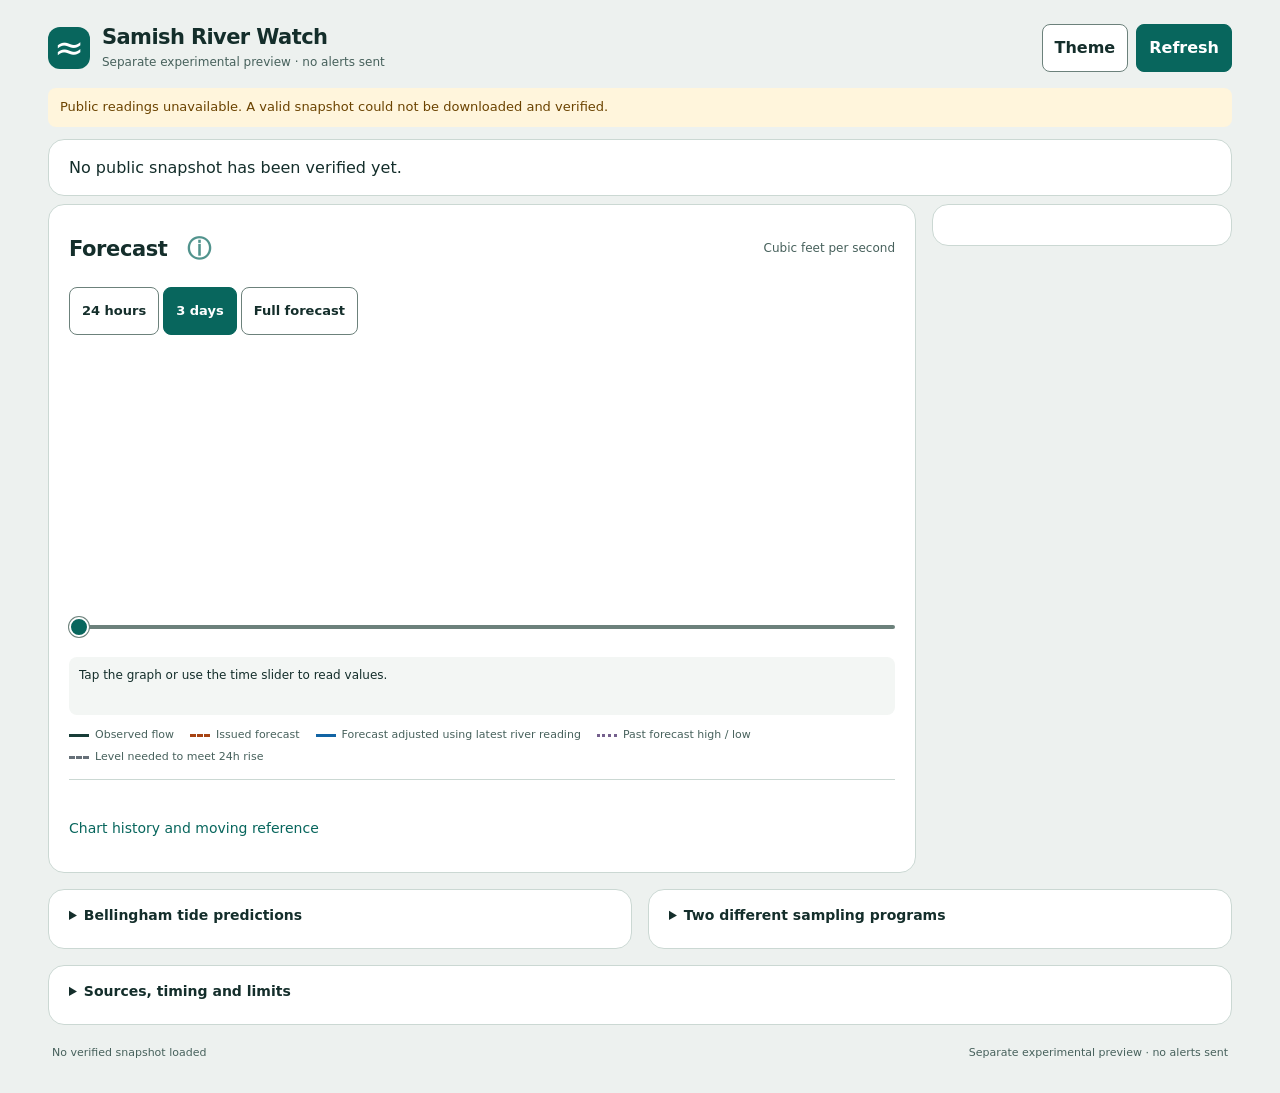
==== preview/index.html @ 57c28c16 "Add separate Samish River Watch preview" ====
<!doctype html>
<html lang="en">
<head>
  <meta charset="utf-8">
  <meta name="viewport" content="width=device-width, initial-scale=1">
  <meta name="referrer" content="no-referrer">
  <meta name="robots" content="noindex, nofollow">
  <meta name="color-scheme" content="light dark">
  <meta http-equiv="Content-Security-Policy" content="default-src 'self'; script-src 'self'; style-src 'self'; connect-src 'self' https://raw.githubusercontent.com; img-src 'self' data:; object-src 'none'; base-uri 'none'; form-action 'none'">
  <title>Samish River Watch · Separate preview</title>
  <link rel="stylesheet" href="./watch.css">
  <script type="module" src="./watch.js"></script>
</head>
<body>
  <a class="skip" href="#current">Skip to river readings</a>
  <header class="masthead">
    <div class="brand"><span class="river-mark" aria-hidden="true">≈</span><div><h1>Samish River Watch</h1><p>Separate experimental preview · no alerts sent</p></div></div>
    <div class="header-actions"><button id="theme" type="button" aria-label="Switch color theme">Theme</button><button id="refresh" class="primary" type="button">Refresh</button></div>
  </header>
  <main id="watch">
    <div id="connection" role="status" aria-live="polite" class="connection attention">Checking the public snapshot and current time…</div>
    <section id="current" class="current panel" aria-label="Current river readings" aria-busy="true"><p>No public snapshot has been verified yet.</p></section>
    <div id="number-strip" class="number-strip" aria-label="River numbers beside the chart"></div>
    <section id="monitor" class="monitor" aria-label="Experimental turn monitoring"></section>
    <div class="work-grid">
      <section class="panel chart-panel" aria-labelledby="chart-heading">
        <div class="section-top"><div class="section-heading"><h2 id="chart-heading">Forecast</h2><button id="forecast-help-toggle" class="help-toggle" type="button" data-help-target="forecast-help" aria-controls="forecast-help" aria-expanded="false" aria-label="About the forecast"><span aria-hidden="true">ⓘ</span></button></div><span class="unit-label">Cubic feet per second</span></div>
        <div id="forecast-details"></div>
        <div class="chart-controls">
          <div class="segmented" role="group" aria-label="Forecast range"><button data-range="day" type="button" aria-pressed="false">24 hours</button><button data-range="three" type="button" aria-pressed="true">3 days</button><button data-range="full" type="button" aria-pressed="false">Full forecast</button></div>
        </div>
        <p id="forecast-age" class="meta"></p>
        <div id="forecast-problems" class="forecast-problems" role="status"></div>
        <div id="chart" class="chart" aria-label="River flow chart"></div>
        <label class="sr-only" for="chart-cursor">Explore chart readings by time</label><input id="chart-cursor" class="chart-cursor" type="range" min="0" max="1" value="0" step="1" aria-describedby="chart-readout">
        <div id="chart-readout" class="chart-readout" aria-live="polite">Tap the graph or use the time slider to read values.</div>
        <div class="legend" aria-label="Chart legend"><span><i class="obs"></i>Observed flow</span><span><i class="raw"></i>Issued forecast</span><span><i class="shifted"></i>Forecast adjusted using latest river reading</span><span><i class="case"></i>Past forecast high / low</span><span><i class="reference"></i>Level needed to meet 24h rise</span></div>
        <div id="flow-history" class="flow-history" role="note" aria-label="Recent reference history"></div>
        <section id="peaks" class="peak-block" aria-label="Forecast peak planning"></section>
        <details class="chart-options"><summary>Chart history and moving reference</summary><div class="chart-options-body">
          <label class="past-control">Past <select id="past" aria-label="Observed history range"><option value="24">24 hours</option><option value="48">48 hours</option></select></label>
        <div class="reference-control"><label for="reference">Moving 24-hour reference</label><select id="reference"><option value="endpoint">24-hour change</option><option value="low">Rise from low</option></select></div>
        </div></details>
      </section>
      <aside id="rain" class="panel rain-panel" aria-label="Rainfall context"></aside>
    </div>
    <div class="secondary-grid">
      <details class="panel disclosure"><summary>Bellingham tide predictions</summary><div id="tides"></div></details>
      <details class="panel disclosure"><summary>Two different sampling programs</summary><div class="disclosure-body sampling"><p class="meta">Described by program staff · November 10, 2026. Confirm current practice with the county.</p><h3>Freshwater in the river</h3><p>Staff sample around the storm peak and afterward until tests show clean water. They try to get out as early as possible. There is no hours-after-peak deadline for these river samples.</p><h3>Water in the bay</h3><p>The separate storm-response program calls for sampling within six hours after the river peak during a qualifying pollution-closure event. Enough tide to reach the stations and laboratory availability also matter.</p></div></details>
    </div>
    <details class="panel disclosure"><summary>Sources, timing and limits</summary><div id="sources" class="disclosure-body"></div><div class="disclosure-body">
      <p>This is a separate experimental preview. No alerts are sent. It is not an official closure or opening decision.</p>
      <p>The page checks for a saved snapshot every five minutes. Public delivery can take longer; a successful download does not make old readings new. Source observation ages and snapshot age are shown separately.</p>
      <p>Updates depend on the Lab monitor and publisher remaining running and awake. A stopped computer cannot announce its own failure. Possible downturns can reverse; silence does not mean no turn.</p>
      <p>These calculations have not established forecast accuracy and do not decide permission to harvest. Dates use Pacific Standard Time (PST) or Pacific Daylight Time (PDT); a rolling day is 24 elapsed hours.</p>
      <p>If this preview is retired, its publisher is stopped and this page is marked “Preview ended.” Public history remains public.</p>
      <div class="station-links"><a href="https://waterdata.usgs.gov/monitoring-location/USGS-12201500/" target="_blank" rel="noopener noreferrer">Official river observations ↗</a><a href="https://water.noaa.gov/gauges/SMRW1" target="_blank" rel="noopener noreferrer">Official river forecast ↗</a></div>
      <div class="station-links"><a href="https://tidesandcurrents.noaa.gov/stationhome.html?id=9449211" target="_blank" rel="noopener noreferrer">Official tide station ↗</a><a href="https://doh.wa.gov/community-and-environment/shellfish" target="_blank" rel="noopener noreferrer">Washington shellfish authority ↗</a></div>
    </div></details>
    <footer><span id="snapshot-label">No verified snapshot loaded</span><span>Separate experimental preview · no alerts sent</span></footer>
  </main>
  <noscript><p class="panel">JavaScript is needed to show the saved readings. No readings are shown without it.</p></noscript>
</body>
</html>
---- preview/watch.css ----
:root{color-scheme:light;--bg:#edf1ef;--surface:#fff;--soft:#f3f6f4;--ink:#142e2b;--muted:#47615c;--line:#cbd8d3;--edge:#6c817b;--accent:#08665d;--accent-ink:#fff;--notice:#fff5dc;--notice-ink:#6b4300;--danger:#9a3428;--obs:#183d38;--raw:#a74414;--shifted:#1264a4;--case:#75608d;--reference:#667078;--grid:#d9e1dd;--focus:#005cc8;font-family:system-ui,-apple-system,"Segoe UI",sans-serif;font-size:16px;line-height:1.45}
:root[data-theme=dark]{color-scheme:dark;--bg:#0d1918;--surface:#142624;--soft:#1b302d;--ink:#ecf3ef;--muted:#b0c6bd;--line:#3d5951;--edge:#89a298;--accent:#8bdbcb;--accent-ink:#102d27;--notice:#3a3018;--notice-ink:#ffdc92;--danger:#ffae9e;--obs:#e2f3eb;--raw:#ffa36f;--shifted:#88bfff;--case:#c9addd;--reference:#c0cbd1;--grid:#304a42;--focus:#94caff}
*{box-sizing:border-box}body{margin:0;background:var(--bg);color:var(--ink)}[hidden]{display:none!important}button,input,select{font:inherit}button,select{min-height:48px;border:1px solid var(--edge);border-radius:8px;background:var(--surface);color:var(--ink);padding:8px 12px}button{cursor:pointer;font-weight:650}button:disabled{cursor:wait;opacity:.7}.primary{background:var(--accent);color:var(--accent-ink);border-color:var(--accent)}a{color:var(--accent);text-underline-offset:3px}a,summary{touch-action:manipulation}button:focus-visible,select:focus-visible,input:focus-visible,a:focus-visible,summary:focus-visible{outline:3px solid var(--focus);outline-offset:3px}h1,h2,h3,p{margin:0}h1{font-size:21px;letter-spacing:-.6px;line-height:1.2}h2{font-size:21px;letter-spacing:-.4px}h3{font-size:16px}.masthead{max-width:1232px;padding:24px 24px 16px;margin:auto;display:flex;align-items:center;justify-content:space-between;gap:16px}.brand{display:flex;gap:12px;align-items:center}.river-mark{width:42px;height:42px;background:var(--accent);color:var(--accent-ink);display:grid;place-items:center;border-radius:12px;font-size:36px;line-height:1}.brand p{font-size:12px;margin-top:4px;color:var(--muted)}.header-actions{display:flex;gap:8px}main{max-width:1184px;margin:0 auto;padding:0 0 32px}.panel{background:var(--surface);border:1px solid var(--line);border-radius:16px;padding:20px;margin-bottom:16px;min-width:0}.connection{font-size:13px;margin:0 0 12px;min-height:19px;color:var(--muted)}.connection.attention{background:var(--notice);color:var(--notice-ink);border-radius:8px;padding:10px 12px}.current{padding:16px 20px;margin-bottom:0}.flow-row{display:flex;justify-content:space-between;align-items:center;gap:20px;padding-bottom:12px}.eyebrow{color:var(--muted);font-size:11px;font-weight:750;text-transform:uppercase;letter-spacing:1.3px;margin-bottom:3px}.flow-number{font-size:42px;line-height:1.1;letter-spacing:-1.8px;font-weight:700;font-variant-numeric:tabular-nums}.flow-number small{font-size:16px;color:var(--muted);letter-spacing:0;font-weight:500}.flow-context{text-align:right;max-width:60%;font-size:13px;color:var(--muted)}.flow-context strong{display:block;color:var(--ink);font-size:15px}.metrics{display:grid;grid-template-columns:1fr 1fr;gap:16px;border-top:1px solid var(--line);padding-top:12px}.metric{min-width:0}.metric-heading{display:flex;align-items:baseline;justify-content:space-between;gap:10px}.metric-heading h3{font-size:14px;font-weight:650}.metric-value{font-size:28px;font-weight:700;letter-spacing:-.8px;white-space:nowrap}.metric-value small{font-size:12px;font-weight:500;letter-spacing:0}.metric p{font-size:12px;color:var(--muted);margin-top:3px;overflow-wrap:anywhere}.metric .distance{font-weight:650;color:var(--ink)}.authority{font-size:12px;color:var(--muted);margin-top:12px;border-top:1px solid var(--line);padding-top:9px}.number-strip{position:sticky;top:0;z-index:4;background:var(--surface);border:1px solid var(--line);border-top:0;border-radius:0 0 12px 12px;padding:7px 12px;display:flex;gap:14px;flex-wrap:wrap;font-size:12px;box-shadow:0 3px 8px #00000008}.number-strip strong{font-variant-numeric:tabular-nums}.monitor{margin:12px 0 16px;padding:12px 16px;border-left:3px solid var(--accent);background:var(--soft);border-radius:0 10px 10px 0}.monitor h2{font-size:16px}.monitor p{font-size:13px;color:var(--muted);margin-top:4px}.monitor.attention{background:var(--notice);border-color:var(--notice-ink)}.monitor.attention h2,.monitor.attention p{color:var(--notice-ink)}.monitor details{margin-top:6px;font-size:12px}.monitor summary{min-height:48px;display:flex;align-items:center;cursor:pointer}.work-grid{display:grid;grid-template-columns:minmax(0,1fr) 300px;gap:16px;align-items:start}.section-top{display:flex;justify-content:space-between;align-items:center;gap:10px}.unit-label{font-size:12px;color:var(--muted);text-align:right}.chart-controls{display:flex;justify-content:space-between;gap:12px;align-items:center;margin:14px 0 8px;flex-wrap:wrap}.segmented{display:flex;gap:4px}.segmented button{font-size:13px;font-weight:650}.segmented button[aria-pressed=true]{background:var(--accent);border-color:var(--accent);color:var(--accent-ink)}.past-control{display:flex;align-items:center;gap:6px;font-size:12px}.past-control select{font-size:13px;padding:6px}.meta{font-size:12px;color:var(--muted);margin-top:5px}.chart{width:100%;min-height:260px;touch-action:pan-y}.chart svg{display:block;max-width:100%;overflow:visible}.chart text{font-family:inherit;font-size:12px;fill:var(--muted)}.chart .grid{stroke:var(--grid);stroke-width:1}.chart .plot-line{fill:none;stroke-width:2;stroke-linejoin:round;stroke-linecap:round}.chart .observed{stroke:var(--obs);stroke-width:2.6}.chart .raw{stroke:var(--raw);stroke-dasharray:7 4}.chart .shifted{stroke:var(--shifted)}.chart .case{stroke:var(--case);stroke-dasharray:3 4;stroke-width:1.5}.chart .reference{stroke:var(--reference);stroke-dasharray:9 5;stroke-width:1.5}.chart .now{stroke:var(--muted);stroke-dasharray:2 4}.chart .cursor{stroke:var(--accent);stroke-width:1}.chart-cursor{width:100%;margin:0;min-height:48px;accent-color:var(--accent)}.chart-readout{min-height:58px;background:var(--soft);border-radius:8px;padding:10px;font-size:12px;overflow-wrap:anywhere}.chart-readout strong{font-size:13px}.legend{display:flex;flex-wrap:wrap;gap:6px 16px;margin:12px 0;font-size:11px;color:var(--muted)}.legend span{display:flex;align-items:center;gap:6px}.legend i{display:inline-block;width:20px;height:0;border-top:3px solid}.legend .obs{color:var(--obs)}.legend .raw{color:var(--raw);border-top-style:dashed}.legend .shifted{color:var(--shifted)}.legend .case{color:var(--case);border-top-style:dotted}.legend .reference{color:var(--reference);border-top-style:dashed}.reference-control{display:flex;align-items:center;justify-content:space-between;gap:10px;font-size:12px}.reference-control select{font-size:12px;max-width:68%;padding:7px}.chart-panel details{margin-top:10px}.chart-panel details summary{cursor:pointer;min-height:48px;display:flex;align-items:center;font-size:13px;color:var(--accent)}.chart-panel details p{font-size:12px;margin:6px 0;color:var(--muted)}.history-line{font-size:12px;color:var(--muted);margin-top:8px}.rain-total-grid{display:grid;grid-template-columns:repeat(2,minmax(0,1fr));gap:0 14px;margin:10px 0}.rain-total{display:flex;justify-content:space-between;gap:8px;border-bottom:1px solid var(--line);padding:9px 0;font-size:12px}.rain-total strong{font-size:16px;font-variant-numeric:tabular-nums}.station-links{display:flex;gap:8px;flex-wrap:wrap;margin:12px 0}.station-links a{display:flex;align-items:center;justify-content:center;min-height:48px;padding:8px 12px;border:1px solid var(--edge);border-radius:8px;font-size:13px;text-decoration:none}.rain-secondary{border-top:1px solid var(--line);margin-top:16px;padding-top:12px}.peak-grid{display:grid;grid-template-columns:repeat(auto-fit,minmax(220px,1fr));gap:12px;margin-top:12px}.peak-card{border-left:3px solid var(--raw);padding:8px 12px;background:var(--soft);border-radius:0 8px 8px 0;min-width:0}.peak-card h3{font-size:15px}.peak-card p{font-size:13px;margin-top:4px}.peak-card .meta{font-size:12px}.peak-flow{font-size:24px;font-weight:700;font-variant-numeric:tabular-nums}.secondary-grid{display:grid;grid-template-columns:1fr 1fr;gap:16px}.disclosure{padding:0;overflow:hidden;align-self:start}.disclosure>summary{min-height:58px;cursor:pointer;padding:15px 20px;font-weight:650;font-size:14px}.disclosure-body{padding:0 20px 16px}.disclosure-body p{font-size:13px;margin:6px 0 12px}.disclosure-body h3{margin-top:16px}.tag{display:inline-block;font-size:11px;font-weight:600;background:var(--soft);color:var(--muted);padding:3px 7px;border-radius:5px;margin-left:8px}.tide-table{width:100%;border-collapse:collapse;font-size:13px}.tide-table td,.tide-table th{text-align:left;padding:10px 8px;border-bottom:1px solid var(--line)}.tide-table th{font-size:12px;color:var(--muted)}.source-row{border-bottom:1px solid var(--line);padding:8px 0;font-size:13px}.source-row p{margin:3px 0;font-size:12px;color:var(--muted)}footer{display:flex;gap:12px;flex-wrap:wrap;justify-content:space-between;align-items:center;font-size:11px;color:var(--muted);padding:4px 4px 0}footer a{display:inline-flex;min-height:48px;align-items:center}.skip{position:absolute;left:12px;top:-100px;z-index:10;padding:10px;background:var(--surface)}.skip:focus{top:8px}.sr-only{position:absolute;width:1px;height:1px;overflow:hidden;clip-path:inset(50%);white-space:nowrap}
@media(max-width:1220px){main{margin:0 20px}.masthead{padding-left:20px;padding-right:20px}}
@media(max-width:900px){.work-grid{grid-template-columns:1fr}.rain-total-grid{grid-template-columns:repeat(2,minmax(0,1fr))}.rain-total{display:block}.rain-total strong{display:block}.secondary-grid{grid-template-columns:1fr;gap:0}.chart-controls{gap:6px}.past-control{margin-left:auto}}
@media(max-width:540px){main{margin:0 12px}.masthead{padding:16px 12px 12px;gap:8px;align-items:start}.brand{gap:8px}.river-mark{width:32px;height:36px;font-size:30px;border-radius:9px}h1{font-size:17px;letter-spacing:-.4px}.brand p{font-size:10px;max-width:190px}.header-actions{gap:5px}.header-actions button{padding:7px 8px;font-size:12px}#theme{width:44px;font-size:0}#theme:after{content:"◐";font-size:20px}.panel{padding:14px;border-radius:12px;margin-bottom:12px}.current{margin-bottom:0}.flow-number{font-size:35px}.flow-context{font-size:11px;max-width:61%}.flow-context strong{font-size:13px}.flow-row{padding-bottom:8px;gap:8px}.metrics{grid-template-columns:1fr;gap:8px;padding-top:8px}.metric+.metric{border-top:1px solid var(--line);padding-top:8px}.metric-heading h3{font-size:13px}.metric-value{font-size:25px}.metric p{font-size:11px;line-height:1.45}.authority{margin-top:8px;padding-top:7px;font-size:11px}.number-strip{gap:5px 12px;font-size:11px;padding:6px 9px}.monitor{padding:9px 12px;margin:10px 0 12px}.monitor h2{font-size:14px}.monitor p{font-size:12px}.section-top h2{font-size:19px}.unit-label{font-size:10px;max-width:92px}.segmented{gap:3px;width:100%}.segmented button{flex:1;font-size:12px;padding:7px}.chart-controls{margin-top:10px}.past-control{font-size:11px}.past-control select{font-size:12px}.chart-panel .meta{font-size:11px}.chart{min-height:240px}.chart-readout{font-size:11px}.reference-control{align-items:start;flex-direction:column;gap:4px}.reference-control select{max-width:100%;width:100%;font-size:12px}.rain-total-grid{grid-template-columns:repeat(2,minmax(0,1fr));gap:0 10px}.rain-total strong{font-size:16px}.rain-total{font-size:11px}.peak-grid{grid-template-columns:1fr}.disclosure{padding:0}.disclosure>summary{padding:13px 14px;font-size:13px;min-height:54px}.disclosure-body{padding:0 14px 14px}.tag{font-size:10px;margin-left:4px}.connection{font-size:11px;margin-bottom:8px}.legend{font-size:10px;gap:6px 10px}.station-links a{flex:1;padding:8px;font-size:12px}}
@media(max-width:330px){.brand p{display:block;overflow-wrap:anywhere}.rain-total-grid{grid-template-columns:repeat(2,minmax(0,1fr))}.flow-context{max-width:55%}.header-actions button{padding:6px}.metric-heading{align-items:start}.metric-value{font-size:21px}}
@media(prefers-reduced-motion:no-preference){button,a{transition:background-color .12s ease}}
.masthead{flex-wrap:wrap}.header-actions{margin-left:auto;flex-shrink:0}.brand{min-width:0;flex:1 1 170px}.brand>div{min-width:0}

/* Keep persistent readings clear of the chart after pointer, keyboard or anchor scrolling. */
#chart,#chart-heading,.chart-panel,.section-help{scroll-margin-top:calc(var(--reading-strip-height,60px) + 10px)}

/* Primary phone tasks: read the river, compare the two rolling measures, inspect
   the chart, then see the next and later higher peaks. Details stay expandable. */
button,select{min-width:48px}
.reading-age,.comparison-interval{display:block}
.comparison-interval{margin-top:2px}
.section-heading{display:flex;align-items:center;gap:8px;min-width:0}
.section-top{flex-wrap:wrap}
.section-heading h2{min-width:0;overflow-wrap:anywhere}
.help-toggle{width:48px;height:48px;min-width:48px;padding:0;border:0;background:transparent;color:var(--accent);font-size:24px;line-height:1;flex:none}
.section-help{margin:0!important}
.section-help[open]{margin:8px 0 12px!important}
.help-content{padding:12px;background:var(--soft);border-radius:8px;overflow-wrap:anywhere}
.help-content .station-links{display:grid;grid-template-columns:repeat(auto-fit,minmax(min(100%,9rem),1fr))}
.help-content .station-links a{overflow-wrap:normal;word-break:normal}
.help-content h3{font-size:16px;margin:0 0 6px}
.help-content p,.chart-panel .help-content p{font-size:14px;line-height:1.4;margin:8px 0}
.help-content button{margin-top:8px}
.flow-heading{flex-wrap:wrap}.flow-heading h2{font-size:18px;letter-spacing:0}.flow-heading .flow-number{flex:1 1 120px;min-width:0;text-align:right;font-size:13px;line-height:1.3;letter-spacing:0;font-weight:650}
.forecast-problems:empty{display:none}
.forecast-problems p{font-size:13px;margin:5px 0;color:var(--danger)}
.forecast-problems p.neutral{color:var(--muted);background:var(--soft);border-left:3px solid var(--edge);border-radius:0 6px 6px 0;padding:7px 9px}
.number-strip{position:fixed;top:0;left:50%;transform:translateX(-50%);width:calc(100% - 40px);max-width:1184px;visibility:hidden;display:grid;grid-template-columns:repeat(3,minmax(0,1fr));gap:8px;padding:6px 10px;font-size:13px;line-height:1.25}
.number-strip[data-visible="true"]{visibility:visible}
.number-strip:empty{display:none}
.number-strip span{min-width:0}
.number-strip strong{display:block;font-size:16px;overflow-wrap:anywhere}
.monitor{padding:0 12px;margin:8px 0}
.monitor details{margin:0}
.monitor summary{justify-content:space-between;gap:12px;font-size:13px}
.monitor summary h2{font-size:16px;letter-spacing:0}
.monitor summary>span{color:var(--accent);white-space:nowrap}
.monitor details p:last-child,.monitor-fact{padding-bottom:10px}
.monitor p{font-size:14px}
.peak-block{margin-top:14px;padding-top:14px;border-top:1px solid var(--line)}
.peak-grid{gap:10px;margin-top:8px}
.peak-card{padding:8px 10px}
.peak-card h3{font-size:16px}
.peak-card .peak-values{display:flex;align-items:baseline;flex-wrap:wrap;gap:4px 12px;font-size:14px}
.peak-card .peak-flow{font-size:24px}
.peak-card .meta,.peak-card details p{font-size:13px}
.peak-card details,.peak-context{margin-top:4px}
.chart-panel .peak-resolution summary,.chart-panel .peak-context summary{font-size:13px;min-height:48px}
.chart-options-body{display:grid;gap:8px;padding-bottom:8px}
.chart-options .past-control{margin-left:0}
.chart-panel details summary{font-size:14px}
.chart-cursor{appearance:none;-webkit-appearance:none;padding:0;height:48px;min-height:48px;background:transparent;border:0;cursor:pointer}
.chart-cursor::-webkit-slider-runnable-track{height:4px;background:var(--edge);border-radius:2px}
.chart-cursor::-webkit-slider-thumb{appearance:none;-webkit-appearance:none;width:20px;height:20px;margin-top:-8px;background:var(--accent);border:2px solid var(--surface);border-radius:50%;box-shadow:0 0 0 1px var(--edge)}
.chart-cursor::-moz-range-track{height:4px;background:var(--edge);border-radius:2px}
.chart-cursor::-moz-range-thumb{width:16px;height:16px;background:var(--accent);border:2px solid var(--surface);border-radius:50%;box-shadow:0 0 0 1px var(--edge)}
.rise-headline{display:grid;gap:1px}.rise-headline>span{font-size:14px;font-weight:700;color:var(--muted)}.rise-headline>.distance-headline{font-size:25px;line-height:1.15;font-weight:800;font-variant-numeric:tabular-nums}.rise-headline>.rise-support{font-size:17px;line-height:1.2;font-weight:650;color:var(--muted)}.flow-context .actual-flow{display:block;margin-top:5px;color:var(--ink);font-weight:650}.flow-context .flow-number{font-size:14px;line-height:1.35;letter-spacing:0;font-weight:650}.metric-note{font-weight:600;color:var(--ink)!important}.sampling-lines{font-size:14px!important;line-height:1.4!important;margin-top:8px!important}.sampling-lines strong{color:var(--ink)}
.equal-label{font-size:12px!important;white-space:normal;overflow-wrap:anywhere}
.chart .reference{stroke:var(--reference);stroke-dasharray:6 4;stroke-width:2.5}.chart .reference-label-bg{fill:var(--surface);stroke:var(--reference);stroke-width:.8;opacity:.98}.chart .reference-label{fill:var(--ink);font-size:11px;font-weight:700}.legend .reference{border-top-style:dashed}
.number-strip{overflow:visible;white-space:normal;grid-template-columns:repeat(3,minmax(0,1fr));gap:4px 8px;font-size:10px;line-height:1.2;padding:5px 8px}.number-strip span{min-width:0;white-space:normal;overflow-wrap:anywhere}.number-strip strong{display:inline;white-space:nowrap;overflow-wrap:normal;font-size:12px}.number-strip small{display:block;margin:1px 0 0;font-size:10px;color:var(--muted);white-space:nowrap}
.rise-source{font-size:11px;line-height:1.25;color:var(--muted)}
.saved-view-expired .chart-controls,.saved-view-expired #forecast-age,.saved-view-expired #forecast-problems,.saved-view-expired #chart,.saved-view-expired #chart-cursor,.saved-view-expired .legend,.saved-view-expired #peaks,.saved-view-expired .chart-options{display:none!important}
@media(max-width:540px){.rise-headline>.distance-headline{font-size:23px}.rise-headline>.rise-support{font-size:16px}.flow-context{font-size:13px}.actual-flow{font-size:14px}.number-strip{width:calc(100% - 20px);grid-template-columns:repeat(3,minmax(0,1fr));justify-content:space-between;gap:4px;padding:5px 8px}.number-strip span{font-size:10px}.number-strip strong{font-size:11px}.number-strip small{font-size:9px}.metric .metric-note{font-size:12px}}
@media(max-width:540px){
  main{margin:0 10px}
  .masthead{padding:6px 10px 0;align-items:center}
  .brand{flex:1 1 150px;gap:6px}
  .river-mark{display:none}
  h1{font-size:19px}
  .brand p{font-size:12px;max-width:none;line-height:1.25}
  .header-actions{gap:8px}
  .header-actions button{font-size:14px;padding:8px}
  #theme{width:48px;font-size:0}
  .connection{font-size:13px;line-height:1.3;margin-bottom:2px}
  .panel{padding:10px;margin-bottom:8px}
  .current{margin-bottom:0;padding-top:6px;padding-bottom:6px}
  .chart-panel{padding-top:8px}
  .flow-number{font-size:36px}
  .flow-number small{font-size:15px}
  .flow-row{flex-wrap:wrap;padding-bottom:3px;gap:5px}
  .rise-headline>strong{font-size:29px}
  .flow-context{font-size:13px;flex:1 1 140px;max-width:100%;line-height:1.3}
  .flow-context strong{font-size:16px}
  .eyebrow{font-size:12px;letter-spacing:.7px}
  .metrics{grid-template-columns:repeat(auto-fit,minmax(min(100%,130px),1fr));gap:12px;padding-top:6px}
  .metric+.metric{border-top:0;padding-top:0;border-left:0;padding-left:0}
  .metric-heading{display:block}
  .metric-heading h3{font-size:14px;line-height:1.3;min-height:18px}
  .metric-value{font-size:29px;line-height:1.2;white-space:normal;overflow-wrap:anywhere}
  .metric-value small{font-size:13px}
  .metric p{font-size:13px;line-height:1.3}
  .metric .distance{min-height:0}
  .authority{font-size:12px;line-height:1.3;margin-top:2px;padding-top:2px}
  .number-strip{width:calc(100% - 20px);font-size:12px;gap:8px;padding:6px 8px}
  .number-strip strong{font-size:15px}
  .monitor{padding:0 10px;margin:2px 0}
  .monitor summary h2{font-size:15px;line-height:1.3}
  .section-top h2{font-size:20px}
  .chart-panel>.section-top .eyebrow{display:none}
  .unit-label{font-size:12px;max-width:none}
  .chart-controls{margin:4px 0}
  /* Wrap according to available content width, including CSS/browser enlargement. */
  .segmented{gap:8px;flex-wrap:wrap}
  .segmented button{flex:1 1 48px;font-size:14px;padding:7px 5px}
  .chart-panel #forecast-age{font-size:12px;line-height:1.3;margin-top:3px}
  .chart-readout{font-size:14px;padding:8px;line-height:1.3;min-height:0}
  .chart-readout strong{font-size:15px}
  .chart-readout .meta{font-size:12px}
  .legend{font-size:12px;gap:6px 10px}
  .reference-control,.past-control{font-size:14px}
  .reference-control select,.past-control select{font-size:14px}
  .chart-panel details p,.history-line{font-size:13px;line-height:1.35}
  .peak-grid{grid-template-columns:1fr}
  .peak-block{margin-top:12px;padding-top:12px}
  .peak-block .tag{font-size:11px}
  .rain-total{font-size:13px}
  .rain-total strong{font-size:18px}
  .rain-panel .meta,.disclosure-body p{font-size:14px}
  .station-links a,.disclosure>summary{font-size:14px}
  .disclosure{padding:0}
}
@media(max-height:400px) and (orientation:landscape){
  .chart{min-height:220px}
  .number-strip{padding-top:4px;padding-bottom:4px}
}
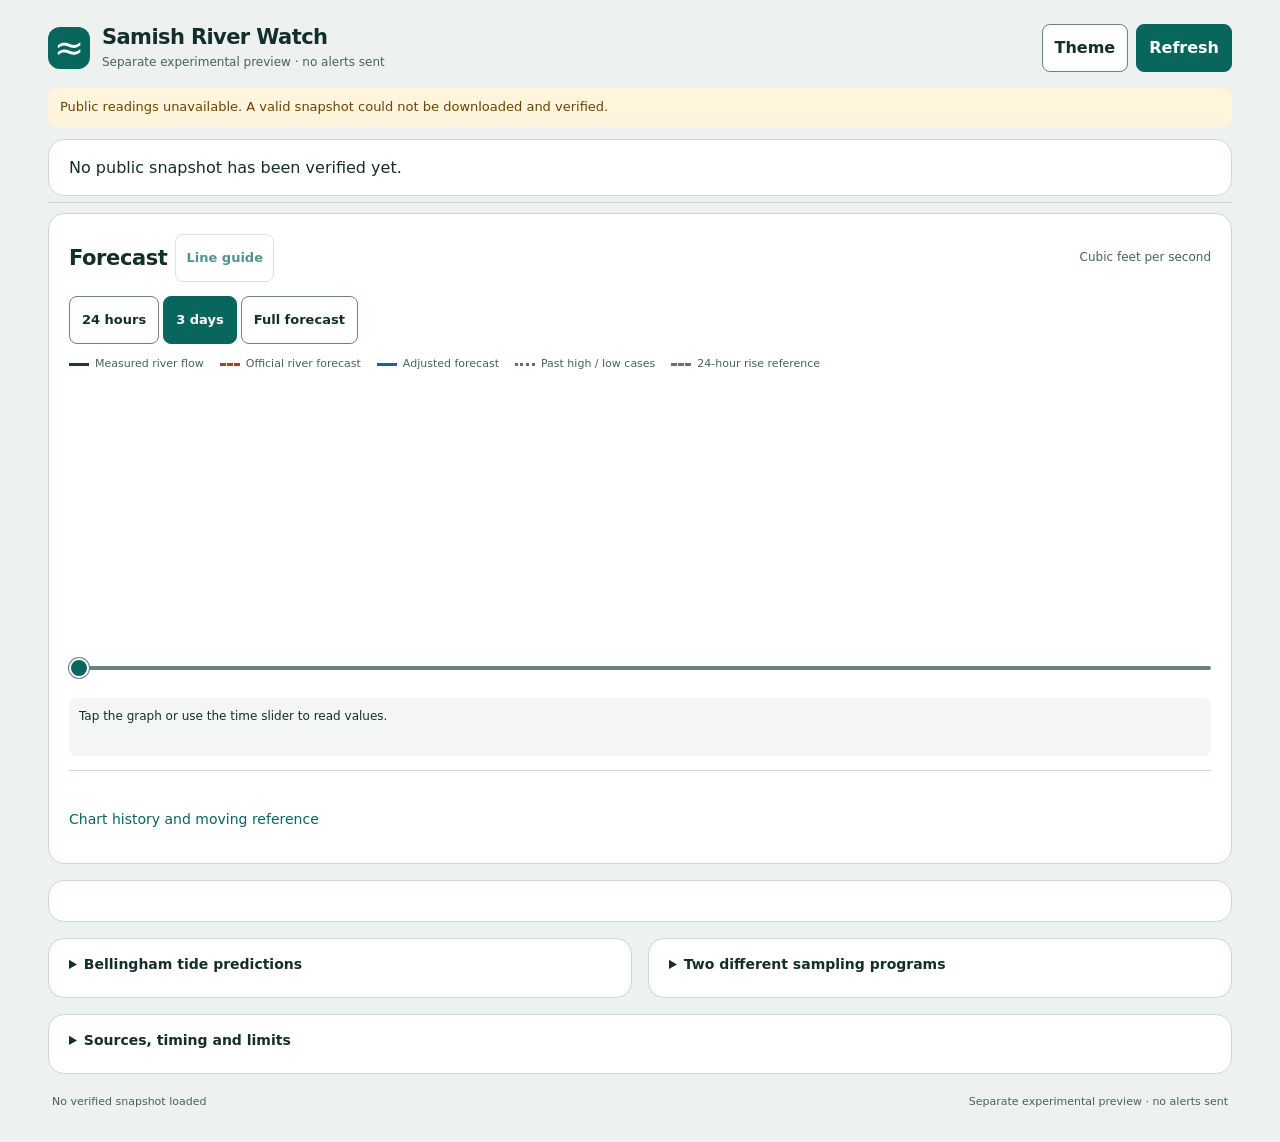
==== commit 35c39263: "Clarify Samish preview graph lines and mobile layout" ====
--- a/preview/index.html
+++ b/preview/index.html
@@ -24,17 +24,17 @@
     <section id="monitor" class="monitor" aria-label="Experimental turn monitoring"></section>
     <div class="work-grid">
       <section class="panel chart-panel" aria-labelledby="chart-heading">
-        <div class="section-top"><div class="section-heading"><h2 id="chart-heading">Forecast</h2><button id="forecast-help-toggle" class="help-toggle" type="button" data-help-target="forecast-help" aria-controls="forecast-help" aria-expanded="false" aria-label="About the forecast"><span aria-hidden="true">ⓘ</span></button></div><span class="unit-label">Cubic feet per second</span></div>
+        <div class="section-top"><div class="section-heading"><h2 id="chart-heading">Forecast</h2><button id="forecast-help-toggle" class="help-toggle line-guide-toggle" type="button" data-help-target="forecast-help" aria-controls="forecast-help" aria-expanded="false" aria-label="Line guide: About the forecast">Line guide</button></div><span class="unit-label">Cubic feet per second</span></div>
         <div id="forecast-details"></div>
         <div class="chart-controls">
           <div class="segmented" role="group" aria-label="Forecast range"><button data-range="day" type="button" aria-pressed="false">24 hours</button><button data-range="three" type="button" aria-pressed="true">3 days</button><button data-range="full" type="button" aria-pressed="false">Full forecast</button></div>
         </div>
         <p id="forecast-age" class="meta"></p>
         <div id="forecast-problems" class="forecast-problems" role="status"></div>
+        <div class="legend" aria-label="Chart legend"><span><i class="obs"></i>Measured river flow</span><span><i class="raw"></i>Official river forecast</span><span><i class="shifted"></i>Adjusted forecast</span><span><i class="case"></i>Past high / low cases</span><span><i class="reference"></i>24-hour rise reference</span></div>
         <div id="chart" class="chart" aria-label="River flow chart"></div>
         <label class="sr-only" for="chart-cursor">Explore chart readings by time</label><input id="chart-cursor" class="chart-cursor" type="range" min="0" max="1" value="0" step="1" aria-describedby="chart-readout">
         <div id="chart-readout" class="chart-readout" aria-live="polite">Tap the graph or use the time slider to read values.</div>
-        <div class="legend" aria-label="Chart legend"><span><i class="obs"></i>Observed flow</span><span><i class="raw"></i>Issued forecast</span><span><i class="shifted"></i>Forecast adjusted using latest river reading</span><span><i class="case"></i>Past forecast high / low</span><span><i class="reference"></i>Level needed to meet 24h rise</span></div>
         <div id="flow-history" class="flow-history" role="note" aria-label="Recent reference history"></div>
         <section id="peaks" class="peak-block" aria-label="Forecast peak planning"></section>
         <details class="chart-options"><summary>Chart history and moving reference</summary><div class="chart-options-body">
--- a/preview/watch.css
+++ b/preview/watch.css
@@ -1,6 +1,6 @@
 :root{color-scheme:light;--bg:#edf1ef;--surface:#fff;--soft:#f3f6f4;--ink:#142e2b;--muted:#47615c;--line:#cbd8d3;--edge:#6c817b;--accent:#08665d;--accent-ink:#fff;--notice:#fff5dc;--notice-ink:#6b4300;--danger:#9a3428;--obs:#183d38;--raw:#a74414;--shifted:#1264a4;--case:#75608d;--reference:#667078;--grid:#d9e1dd;--focus:#005cc8;font-family:system-ui,-apple-system,"Segoe UI",sans-serif;font-size:16px;line-height:1.45}
 :root[data-theme=dark]{color-scheme:dark;--bg:#0d1918;--surface:#142624;--soft:#1b302d;--ink:#ecf3ef;--muted:#b0c6bd;--line:#3d5951;--edge:#89a298;--accent:#8bdbcb;--accent-ink:#102d27;--notice:#3a3018;--notice-ink:#ffdc92;--danger:#ffae9e;--obs:#e2f3eb;--raw:#ffa36f;--shifted:#88bfff;--case:#c9addd;--reference:#c0cbd1;--grid:#304a42;--focus:#94caff}
-*{box-sizing:border-box}body{margin:0;background:var(--bg);color:var(--ink)}[hidden]{display:none!important}button,input,select{font:inherit}button,select{min-height:48px;border:1px solid var(--edge);border-radius:8px;background:var(--surface);color:var(--ink);padding:8px 12px}button{cursor:pointer;font-weight:650}button:disabled{cursor:wait;opacity:.7}.primary{background:var(--accent);color:var(--accent-ink);border-color:var(--accent)}a{color:var(--accent);text-underline-offset:3px}a,summary{touch-action:manipulation}button:focus-visible,select:focus-visible,input:focus-visible,a:focus-visible,summary:focus-visible{outline:3px solid var(--focus);outline-offset:3px}h1,h2,h3,p{margin:0}h1{font-size:21px;letter-spacing:-.6px;line-height:1.2}h2{font-size:21px;letter-spacing:-.4px}h3{font-size:16px}.masthead{max-width:1232px;padding:24px 24px 16px;margin:auto;display:flex;align-items:center;justify-content:space-between;gap:16px}.brand{display:flex;gap:12px;align-items:center}.river-mark{width:42px;height:42px;background:var(--accent);color:var(--accent-ink);display:grid;place-items:center;border-radius:12px;font-size:36px;line-height:1}.brand p{font-size:12px;margin-top:4px;color:var(--muted)}.header-actions{display:flex;gap:8px}main{max-width:1184px;margin:0 auto;padding:0 0 32px}.panel{background:var(--surface);border:1px solid var(--line);border-radius:16px;padding:20px;margin-bottom:16px;min-width:0}.connection{font-size:13px;margin:0 0 12px;min-height:19px;color:var(--muted)}.connection.attention{background:var(--notice);color:var(--notice-ink);border-radius:8px;padding:10px 12px}.current{padding:16px 20px;margin-bottom:0}.flow-row{display:flex;justify-content:space-between;align-items:center;gap:20px;padding-bottom:12px}.eyebrow{color:var(--muted);font-size:11px;font-weight:750;text-transform:uppercase;letter-spacing:1.3px;margin-bottom:3px}.flow-number{font-size:42px;line-height:1.1;letter-spacing:-1.8px;font-weight:700;font-variant-numeric:tabular-nums}.flow-number small{font-size:16px;color:var(--muted);letter-spacing:0;font-weight:500}.flow-context{text-align:right;max-width:60%;font-size:13px;color:var(--muted)}.flow-context strong{display:block;color:var(--ink);font-size:15px}.metrics{display:grid;grid-template-columns:1fr 1fr;gap:16px;border-top:1px solid var(--line);padding-top:12px}.metric{min-width:0}.metric-heading{display:flex;align-items:baseline;justify-content:space-between;gap:10px}.metric-heading h3{font-size:14px;font-weight:650}.metric-value{font-size:28px;font-weight:700;letter-spacing:-.8px;white-space:nowrap}.metric-value small{font-size:12px;font-weight:500;letter-spacing:0}.metric p{font-size:12px;color:var(--muted);margin-top:3px;overflow-wrap:anywhere}.metric .distance{font-weight:650;color:var(--ink)}.authority{font-size:12px;color:var(--muted);margin-top:12px;border-top:1px solid var(--line);padding-top:9px}.number-strip{position:sticky;top:0;z-index:4;background:var(--surface);border:1px solid var(--line);border-top:0;border-radius:0 0 12px 12px;padding:7px 12px;display:flex;gap:14px;flex-wrap:wrap;font-size:12px;box-shadow:0 3px 8px #00000008}.number-strip strong{font-variant-numeric:tabular-nums}.monitor{margin:12px 0 16px;padding:12px 16px;border-left:3px solid var(--accent);background:var(--soft);border-radius:0 10px 10px 0}.monitor h2{font-size:16px}.monitor p{font-size:13px;color:var(--muted);margin-top:4px}.monitor.attention{background:var(--notice);border-color:var(--notice-ink)}.monitor.attention h2,.monitor.attention p{color:var(--notice-ink)}.monitor details{margin-top:6px;font-size:12px}.monitor summary{min-height:48px;display:flex;align-items:center;cursor:pointer}.work-grid{display:grid;grid-template-columns:minmax(0,1fr) 300px;gap:16px;align-items:start}.section-top{display:flex;justify-content:space-between;align-items:center;gap:10px}.unit-label{font-size:12px;color:var(--muted);text-align:right}.chart-controls{display:flex;justify-content:space-between;gap:12px;align-items:center;margin:14px 0 8px;flex-wrap:wrap}.segmented{display:flex;gap:4px}.segmented button{font-size:13px;font-weight:650}.segmented button[aria-pressed=true]{background:var(--accent);border-color:var(--accent);color:var(--accent-ink)}.past-control{display:flex;align-items:center;gap:6px;font-size:12px}.past-control select{font-size:13px;padding:6px}.meta{font-size:12px;color:var(--muted);margin-top:5px}.chart{width:100%;min-height:260px;touch-action:pan-y}.chart svg{display:block;max-width:100%;overflow:visible}.chart text{font-family:inherit;font-size:12px;fill:var(--muted)}.chart .grid{stroke:var(--grid);stroke-width:1}.chart .plot-line{fill:none;stroke-width:2;stroke-linejoin:round;stroke-linecap:round}.chart .observed{stroke:var(--obs);stroke-width:2.6}.chart .raw{stroke:var(--raw);stroke-dasharray:7 4}.chart .shifted{stroke:var(--shifted)}.chart .case{stroke:var(--case);stroke-dasharray:3 4;stroke-width:1.5}.chart .reference{stroke:var(--reference);stroke-dasharray:9 5;stroke-width:1.5}.chart .now{stroke:var(--muted);stroke-dasharray:2 4}.chart .cursor{stroke:var(--accent);stroke-width:1}.chart-cursor{width:100%;margin:0;min-height:48px;accent-color:var(--accent)}.chart-readout{min-height:58px;background:var(--soft);border-radius:8px;padding:10px;font-size:12px;overflow-wrap:anywhere}.chart-readout strong{font-size:13px}.legend{display:flex;flex-wrap:wrap;gap:6px 16px;margin:12px 0;font-size:11px;color:var(--muted)}.legend span{display:flex;align-items:center;gap:6px}.legend i{display:inline-block;width:20px;height:0;border-top:3px solid}.legend .obs{color:var(--obs)}.legend .raw{color:var(--raw);border-top-style:dashed}.legend .shifted{color:var(--shifted)}.legend .case{color:var(--case);border-top-style:dotted}.legend .reference{color:var(--reference);border-top-style:dashed}.reference-control{display:flex;align-items:center;justify-content:space-between;gap:10px;font-size:12px}.reference-control select{font-size:12px;max-width:68%;padding:7px}.chart-panel details{margin-top:10px}.chart-panel details summary{cursor:pointer;min-height:48px;display:flex;align-items:center;font-size:13px;color:var(--accent)}.chart-panel details p{font-size:12px;margin:6px 0;color:var(--muted)}.history-line{font-size:12px;color:var(--muted);margin-top:8px}.rain-total-grid{display:grid;grid-template-columns:repeat(2,minmax(0,1fr));gap:0 14px;margin:10px 0}.rain-total{display:flex;justify-content:space-between;gap:8px;border-bottom:1px solid var(--line);padding:9px 0;font-size:12px}.rain-total strong{font-size:16px;font-variant-numeric:tabular-nums}.station-links{display:flex;gap:8px;flex-wrap:wrap;margin:12px 0}.station-links a{display:flex;align-items:center;justify-content:center;min-height:48px;padding:8px 12px;border:1px solid var(--edge);border-radius:8px;font-size:13px;text-decoration:none}.rain-secondary{border-top:1px solid var(--line);margin-top:16px;padding-top:12px}.peak-grid{display:grid;grid-template-columns:repeat(auto-fit,minmax(220px,1fr));gap:12px;margin-top:12px}.peak-card{border-left:3px solid var(--raw);padding:8px 12px;background:var(--soft);border-radius:0 8px 8px 0;min-width:0}.peak-card h3{font-size:15px}.peak-card p{font-size:13px;margin-top:4px}.peak-card .meta{font-size:12px}.peak-flow{font-size:24px;font-weight:700;font-variant-numeric:tabular-nums}.secondary-grid{display:grid;grid-template-columns:1fr 1fr;gap:16px}.disclosure{padding:0;overflow:hidden;align-self:start}.disclosure>summary{min-height:58px;cursor:pointer;padding:15px 20px;font-weight:650;font-size:14px}.disclosure-body{padding:0 20px 16px}.disclosure-body p{font-size:13px;margin:6px 0 12px}.disclosure-body h3{margin-top:16px}.tag{display:inline-block;font-size:11px;font-weight:600;background:var(--soft);color:var(--muted);padding:3px 7px;border-radius:5px;margin-left:8px}.tide-table{width:100%;border-collapse:collapse;font-size:13px}.tide-table td,.tide-table th{text-align:left;padding:10px 8px;border-bottom:1px solid var(--line)}.tide-table th{font-size:12px;color:var(--muted)}.source-row{border-bottom:1px solid var(--line);padding:8px 0;font-size:13px}.source-row p{margin:3px 0;font-size:12px;color:var(--muted)}footer{display:flex;gap:12px;flex-wrap:wrap;justify-content:space-between;align-items:center;font-size:11px;color:var(--muted);padding:4px 4px 0}footer a{display:inline-flex;min-height:48px;align-items:center}.skip{position:absolute;left:12px;top:-100px;z-index:10;padding:10px;background:var(--surface)}.skip:focus{top:8px}.sr-only{position:absolute;width:1px;height:1px;overflow:hidden;clip-path:inset(50%);white-space:nowrap}
+*{box-sizing:border-box}body{margin:0;background:var(--bg);color:var(--ink)}[hidden]{display:none!important}button,input,select{font:inherit}button,select{min-height:48px;border:1px solid var(--edge);border-radius:8px;background:var(--surface);color:var(--ink);padding:8px 12px}button{cursor:pointer;font-weight:650}button:disabled{cursor:wait;opacity:.7}.primary{background:var(--accent);color:var(--accent-ink);border-color:var(--accent)}a{color:var(--accent);text-underline-offset:3px}a,summary{touch-action:manipulation}button:focus-visible,select:focus-visible,input:focus-visible,a:focus-visible,summary:focus-visible{outline:3px solid var(--focus);outline-offset:3px}h1,h2,h3,p{margin:0}h1{font-size:21px;letter-spacing:-.6px;line-height:1.2}h2{font-size:21px;letter-spacing:-.4px}h3{font-size:16px}.masthead{max-width:1232px;padding:24px 24px 16px;margin:auto;display:flex;align-items:center;justify-content:space-between;gap:16px}.brand{display:flex;gap:12px;align-items:center}.river-mark{width:42px;height:42px;background:var(--accent);color:var(--accent-ink);display:grid;place-items:center;border-radius:12px;font-size:36px;line-height:1}.brand p{font-size:12px;margin-top:4px;color:var(--muted)}.header-actions{display:flex;gap:8px}main{max-width:1184px;margin:0 auto;padding:0 0 32px}.panel{background:var(--surface);border:1px solid var(--line);border-radius:16px;padding:20px;margin-bottom:16px;min-width:0}.connection{font-size:13px;margin:0 0 12px;min-height:19px;color:var(--muted)}.connection.attention{background:var(--notice);color:var(--notice-ink);border-radius:8px;padding:10px 12px}.current{padding:16px 20px;margin-bottom:0}.flow-row{display:flex;justify-content:space-between;align-items:center;gap:20px;padding-bottom:12px}.eyebrow{color:var(--muted);font-size:11px;font-weight:750;text-transform:uppercase;letter-spacing:1.3px;margin-bottom:3px}.flow-number{font-size:42px;line-height:1.1;letter-spacing:-1.8px;font-weight:700;font-variant-numeric:tabular-nums}.flow-number small{font-size:16px;color:var(--muted);letter-spacing:0;font-weight:500}.flow-context{text-align:right;max-width:60%;font-size:13px;color:var(--muted)}.flow-context strong{display:block;color:var(--ink);font-size:15px}.metrics{display:grid;grid-template-columns:1fr 1fr;gap:16px;border-top:1px solid var(--line);padding-top:12px}.metric{min-width:0}.metric-heading{display:flex;align-items:baseline;justify-content:space-between;gap:10px}.metric-heading h3{font-size:14px;font-weight:650}.metric-value{font-size:28px;font-weight:700;letter-spacing:-.8px;white-space:nowrap}.metric-value small{font-size:12px;font-weight:500;letter-spacing:0}.metric p{font-size:12px;color:var(--muted);margin-top:3px;overflow-wrap:anywhere}.metric .distance{font-weight:650;color:var(--ink)}.authority{font-size:12px;color:var(--muted);margin-top:12px;border-top:1px solid var(--line);padding-top:9px}.number-strip{position:sticky;top:0;z-index:4;background:var(--surface);border:1px solid var(--line);border-top:0;border-radius:0 0 12px 12px;padding:7px 12px;display:flex;gap:14px;flex-wrap:wrap;font-size:12px;box-shadow:0 3px 8px #00000008}.number-strip strong{font-variant-numeric:tabular-nums}.monitor{margin:12px 0 16px;padding:12px 16px;border-left:3px solid var(--accent);background:var(--soft);border-radius:0 10px 10px 0}.monitor h2{font-size:16px}.monitor p{font-size:13px;color:var(--muted);margin-top:4px}.monitor.attention{background:var(--notice);border-color:var(--notice-ink)}.monitor.attention h2,.monitor.attention p{color:var(--notice-ink)}.monitor details{margin-top:6px;font-size:12px}.monitor summary{min-height:48px;display:flex;align-items:center;cursor:pointer}.work-grid{display:grid;grid-template-columns:minmax(0,1fr);gap:0;align-items:start}.section-top{display:flex;justify-content:space-between;align-items:center;gap:10px}.unit-label{font-size:12px;color:var(--muted);text-align:right}.chart-controls{display:flex;justify-content:space-between;gap:12px;align-items:center;margin:14px 0 8px;flex-wrap:wrap}.segmented{display:flex;gap:4px}.segmented button{font-size:13px;font-weight:650}.segmented button[aria-pressed=true]{background:var(--accent);border-color:var(--accent);color:var(--accent-ink)}.past-control{display:flex;align-items:center;gap:6px;font-size:12px}.past-control select{font-size:13px;padding:6px}.meta{font-size:12px;color:var(--muted);margin-top:5px}.chart{width:100%;min-height:260px;touch-action:pan-y}.chart svg{display:block;max-width:100%;overflow:visible}.chart text{font-family:inherit;font-size:12px;fill:var(--muted)}.chart .grid{stroke:var(--grid);stroke-width:1}.chart .plot-line{fill:none;stroke-width:2;stroke-linejoin:round;stroke-linecap:round}.chart .observed{stroke:var(--obs);stroke-width:2.6}.chart .raw{stroke:var(--raw);stroke-dasharray:7 4}.chart .shifted{stroke:var(--shifted)}.chart .case{stroke:var(--case);stroke-dasharray:3 4;stroke-width:1.5}.chart .reference{stroke:var(--reference);stroke-dasharray:9 5;stroke-width:1.5}.chart .now{stroke:var(--muted);stroke-dasharray:2 4}.chart .cursor{stroke:var(--accent);stroke-width:1}.chart-cursor{width:100%;margin:0;min-height:48px;accent-color:var(--accent)}.chart-readout{min-height:58px;background:var(--soft);border-radius:8px;padding:10px;font-size:12px;overflow-wrap:anywhere}.chart-readout strong{font-size:13px}.legend{display:flex;flex-wrap:wrap;gap:6px 16px;margin:12px 0;font-size:11px;color:var(--muted)}.legend span{display:flex;align-items:center;gap:6px}.legend i,.line-guide-list i{display:inline-block;width:20px;height:0;border-top:3px solid;flex:none}.legend .obs,.line-guide-list .obs{color:var(--obs)}.legend .raw,.line-guide-list .raw{color:var(--raw);border-top-style:dashed}.legend .shifted,.line-guide-list .shifted{color:var(--shifted)}.legend .case,.line-guide-list .case{color:var(--case);border-top-style:dotted}.legend .reference,.line-guide-list .reference{color:var(--reference);border-top-style:dashed}.reference-control{display:flex;align-items:center;justify-content:space-between;gap:10px;font-size:12px}.reference-control select{font-size:12px;max-width:68%;padding:7px}.chart-panel details{margin-top:10px}.chart-panel details summary{cursor:pointer;min-height:48px;display:flex;align-items:center;font-size:13px;color:var(--accent)}.chart-panel details p{font-size:12px;margin:6px 0;color:var(--muted)}.history-line{font-size:12px;color:var(--muted);margin-top:8px}.rain-total-grid{display:grid;grid-template-columns:repeat(2,minmax(0,1fr));gap:0 14px;margin:10px 0}.rain-total{display:flex;justify-content:space-between;gap:8px;border-bottom:1px solid var(--line);padding:9px 0;font-size:12px}.rain-total strong{font-size:16px;font-variant-numeric:tabular-nums}.station-links{display:flex;gap:8px;flex-wrap:wrap;margin:12px 0}.station-links a{display:flex;align-items:center;justify-content:center;min-height:48px;padding:8px 12px;border:1px solid var(--edge);border-radius:8px;font-size:13px;text-decoration:none}.rain-secondary{border-top:1px solid var(--line);margin-top:16px;padding-top:12px}.peak-grid{display:grid;grid-template-columns:repeat(auto-fit,minmax(220px,1fr));gap:12px;margin-top:12px}.peak-card{border-left:3px solid var(--raw);padding:8px 12px;background:var(--soft);border-radius:0 8px 8px 0;min-width:0}.peak-card h3{font-size:15px}.peak-card p{font-size:13px;margin-top:4px}.peak-card .meta{font-size:12px}.peak-flow{font-size:24px;font-weight:700;font-variant-numeric:tabular-nums}.secondary-grid{display:grid;grid-template-columns:1fr 1fr;gap:16px}.disclosure{padding:0;overflow:hidden;align-self:start}.disclosure>summary{min-height:58px;cursor:pointer;padding:15px 20px;font-weight:650;font-size:14px}.disclosure-body{padding:0 20px 16px}.disclosure-body p{font-size:13px;margin:6px 0 12px}.disclosure-body h3{margin-top:16px}.tag{display:inline-block;font-size:11px;font-weight:600;background:var(--soft);color:var(--muted);padding:3px 7px;border-radius:5px;margin-left:8px}.tide-table{width:100%;border-collapse:collapse;font-size:13px}.tide-table td,.tide-table th{text-align:left;padding:10px 8px;border-bottom:1px solid var(--line)}.tide-table th{font-size:12px;color:var(--muted)}.source-row{border-bottom:1px solid var(--line);padding:8px 0;font-size:13px}.source-row p{margin:3px 0;font-size:12px;color:var(--muted)}footer{display:flex;gap:12px;flex-wrap:wrap;justify-content:space-between;align-items:center;font-size:11px;color:var(--muted);padding:4px 4px 0}footer a{display:inline-flex;min-height:48px;align-items:center}.skip{position:absolute;left:12px;top:-100px;z-index:10;padding:10px;background:var(--surface)}.skip:focus{top:8px}.sr-only{position:absolute;width:1px;height:1px;overflow:hidden;clip-path:inset(50%);white-space:nowrap}
 @media(max-width:1220px){main{margin:0 20px}.masthead{padding-left:20px;padding-right:20px}}
 @media(max-width:900px){.work-grid{grid-template-columns:1fr}.rain-total-grid{grid-template-columns:repeat(2,minmax(0,1fr))}.rain-total{display:block}.rain-total strong{display:block}.secondary-grid{grid-template-columns:1fr;gap:0}.chart-controls{gap:6px}.past-control{margin-left:auto}}
 @media(max-width:540px){main{margin:0 12px}.masthead{padding:16px 12px 12px;gap:8px;align-items:start}.brand{gap:8px}.river-mark{width:32px;height:36px;font-size:30px;border-radius:9px}h1{font-size:17px;letter-spacing:-.4px}.brand p{font-size:10px;max-width:190px}.header-actions{gap:5px}.header-actions button{padding:7px 8px;font-size:12px}#theme{width:44px;font-size:0}#theme:after{content:"◐";font-size:20px}.panel{padding:14px;border-radius:12px;margin-bottom:12px}.current{margin-bottom:0}.flow-number{font-size:35px}.flow-context{font-size:11px;max-width:61%}.flow-context strong{font-size:13px}.flow-row{padding-bottom:8px;gap:8px}.metrics{grid-template-columns:1fr;gap:8px;padding-top:8px}.metric+.metric{border-top:1px solid var(--line);padding-top:8px}.metric-heading h3{font-size:13px}.metric-value{font-size:25px}.metric p{font-size:11px;line-height:1.45}.authority{margin-top:8px;padding-top:7px;font-size:11px}.number-strip{gap:5px 12px;font-size:11px;padding:6px 9px}.monitor{padding:9px 12px;margin:10px 0 12px}.monitor h2{font-size:14px}.monitor p{font-size:12px}.section-top h2{font-size:19px}.unit-label{font-size:10px;max-width:92px}.segmented{gap:3px;width:100%}.segmented button{flex:1;font-size:12px;padding:7px}.chart-controls{margin-top:10px}.past-control{font-size:11px}.past-control select{font-size:12px}.chart-panel .meta{font-size:11px}.chart{min-height:240px}.chart-readout{font-size:11px}.reference-control{align-items:start;flex-direction:column;gap:4px}.reference-control select{max-width:100%;width:100%;font-size:12px}.rain-total-grid{grid-template-columns:repeat(2,minmax(0,1fr));gap:0 10px}.rain-total strong{font-size:16px}.rain-total{font-size:11px}.peak-grid{grid-template-columns:1fr}.disclosure{padding:0}.disclosure>summary{padding:13px 14px;font-size:13px;min-height:54px}.disclosure-body{padding:0 14px 14px}.tag{font-size:10px;margin-left:4px}.connection{font-size:11px;margin-bottom:8px}.legend{font-size:10px;gap:6px 10px}.station-links a{flex:1;padding:8px;font-size:12px}}
@@ -20,6 +20,7 @@
 .section-top{flex-wrap:wrap}
 .section-heading h2{min-width:0;overflow-wrap:anywhere}
 .help-toggle{width:48px;height:48px;min-width:48px;padding:0;border:0;background:transparent;color:var(--accent);font-size:24px;line-height:1;flex:none}
+.line-guide-toggle{width:auto;min-width:48px;min-height:48px;padding:8px 10px;font-size:13px;line-height:1.2;border:1px solid var(--line);border-radius:8px}
 .section-help{margin:0!important}
 .section-help[open]{margin:8px 0 12px!important}
 .help-content{padding:12px;background:var(--soft);border-radius:8px;overflow-wrap:anywhere}
@@ -28,7 +29,17 @@
 .help-content h3{font-size:16px;margin:0 0 6px}
 .help-content p,.chart-panel .help-content p{font-size:14px;line-height:1.4;margin:8px 0}
 .help-content button{margin-top:8px}
-.flow-heading{flex-wrap:wrap}.flow-heading h2{font-size:18px;letter-spacing:0}.flow-heading .flow-number{flex:1 1 120px;min-width:0;text-align:right;font-size:13px;line-height:1.3;letter-spacing:0;font-weight:650}
+.line-guide-list{list-style:none;margin:12px 0;padding:0;display:grid;gap:12px}
+.line-guide-list li{display:grid;grid-template-columns:24px minmax(0,1fr);gap:10px;align-items:start}
+.line-guide-list i{margin-top:.65em}
+.line-guide-list strong{font-size:14px}
+.line-guide-list p,.chart-panel .help-content .line-guide-list p{margin:2px 0 0;font-size:14px;line-height:1.4}
+.flow-row{align-items:flex-start;gap:6px 20px;flex-wrap:wrap}
+.flow-row>div:first-child{flex:1 1 28rem;min-width:0}
+.flow-context{display:flex;flex-wrap:wrap;flex:1 1 100%;min-width:0;max-width:100%;align-items:baseline;gap:2px 12px;text-align:left}
+.flow-context>*{min-width:0;max-width:100%;overflow-wrap:anywhere}
+.flow-context strong,.flow-context .reading-age{display:inline;font-size:14px}
+.flow-heading{flex-wrap:wrap}.flow-heading h2{font-size:18px;letter-spacing:0}.flow-heading .flow-number{flex:1 1 170px;min-width:0;text-align:right;font-size:15px;line-height:1.3;letter-spacing:0;font-weight:650}
 .forecast-problems:empty{display:none}
 .forecast-problems p{font-size:13px;margin:5px 0;color:var(--danger)}
 .forecast-problems p.neutral{color:var(--muted);background:var(--soft);border-left:3px solid var(--edge);border-radius:0 6px 6px 0;padding:7px 9px}
@@ -36,8 +47,9 @@
 .number-strip[data-visible="true"]{visibility:visible}
 .number-strip:empty{display:none}
 .number-strip span{min-width:0}
-.number-strip strong{display:block;font-size:16px;overflow-wrap:anywhere}
-.monitor{padding:0 12px;margin:8px 0}
+.number-strip strong{display:block;font-size:16px;white-space:normal;overflow-wrap:normal}
+.monitor{padding:0 12px;margin:6px 0 10px;border-left:0;border-bottom:1px solid var(--line);background:transparent;border-radius:0}
+.monitor.attention{background:var(--notice);border:1px solid var(--notice-ink);border-left-width:3px;border-radius:8px}
 .monitor details{margin:0}
 .monitor summary{justify-content:space-between;gap:12px;font-size:13px}
 .monitor summary h2{font-size:16px;letter-spacing:0}
@@ -64,11 +76,15 @@
 .rise-headline{display:grid;gap:1px}.rise-headline>span{font-size:14px;font-weight:700;color:var(--muted)}.rise-headline>.distance-headline{font-size:25px;line-height:1.15;font-weight:800;font-variant-numeric:tabular-nums}.rise-headline>.rise-support{font-size:17px;line-height:1.2;font-weight:650;color:var(--muted)}.flow-context .actual-flow{display:block;margin-top:5px;color:var(--ink);font-weight:650}.flow-context .flow-number{font-size:14px;line-height:1.35;letter-spacing:0;font-weight:650}.metric-note{font-weight:600;color:var(--ink)!important}.sampling-lines{font-size:14px!important;line-height:1.4!important;margin-top:8px!important}.sampling-lines strong{color:var(--ink)}
 .equal-label{font-size:12px!important;white-space:normal;overflow-wrap:anywhere}
 .chart .reference{stroke:var(--reference);stroke-dasharray:6 4;stroke-width:2.5}.chart .reference-label-bg{fill:var(--surface);stroke:var(--reference);stroke-width:.8;opacity:.98}.chart .reference-label{fill:var(--ink);font-size:11px;font-weight:700}.legend .reference{border-top-style:dashed}
-.number-strip{overflow:visible;white-space:normal;grid-template-columns:repeat(3,minmax(0,1fr));gap:4px 8px;font-size:10px;line-height:1.2;padding:5px 8px}.number-strip span{min-width:0;white-space:normal;overflow-wrap:anywhere}.number-strip strong{display:inline;white-space:nowrap;overflow-wrap:normal;font-size:12px}.number-strip small{display:block;margin:1px 0 0;font-size:10px;color:var(--muted);white-space:nowrap}
-.rise-source{font-size:11px;line-height:1.25;color:var(--muted)}
+.number-strip{overflow:visible;white-space:normal;grid-template-columns:repeat(3,minmax(0,1fr));gap:4px 8px;font-size:10px;line-height:1.2;padding:5px 8px}.number-strip span{min-width:0;white-space:normal;overflow-wrap:anywhere}.number-strip strong{display:inline;white-space:normal;overflow-wrap:normal;font-size:12px}.number-strip small{display:block;margin:1px 0 0;font-size:10px;color:var(--muted);white-space:normal}
+.rise-source{display:flex;flex-wrap:wrap;gap:0 .35em;font-size:11px;line-height:1.25;color:var(--muted)}
+.rise-source br{display:none}
+.rise-source .comparison-interval{display:inline;margin-top:0}
 .saved-view-expired .chart-controls,.saved-view-expired #forecast-age,.saved-view-expired #forecast-problems,.saved-view-expired #chart,.saved-view-expired #chart-cursor,.saved-view-expired .legend,.saved-view-expired #peaks,.saved-view-expired .chart-options{display:none!important}
 @media(max-width:540px){.rise-headline>.distance-headline{font-size:23px}.rise-headline>.rise-support{font-size:16px}.flow-context{font-size:13px}.actual-flow{font-size:14px}.number-strip{width:calc(100% - 20px);grid-template-columns:repeat(3,minmax(0,1fr));justify-content:space-between;gap:4px;padding:5px 8px}.number-strip span{font-size:10px}.number-strip strong{font-size:11px}.number-strip small{font-size:9px}.metric .metric-note{font-size:12px}}
 @media(max-width:540px){
+  .line-guide-list li{grid-template-columns:minmax(0,1fr);gap:4px}
+  .line-guide-list i{margin-top:4px}
   main{margin:0 10px}
   .masthead{padding:6px 10px 0;align-items:center}
   .brand{flex:1 1 150px;gap:6px}
@@ -86,8 +102,8 @@
   .flow-number small{font-size:15px}
   .flow-row{flex-wrap:wrap;padding-bottom:3px;gap:5px}
   .rise-headline>strong{font-size:29px}
-  .flow-context{font-size:13px;flex:1 1 140px;max-width:100%;line-height:1.3}
-  .flow-context strong{font-size:16px}
+  .flow-context{font-size:13px;line-height:1.3}
+  .flow-context strong{font-size:14px}
   .eyebrow{font-size:12px;letter-spacing:.7px}
   .metrics{grid-template-columns:repeat(auto-fit,minmax(min(100%,130px),1fr));gap:12px;padding-top:6px}
   .metric+.metric{border-top:0;padding-top:0;border-left:0;padding-left:0}
@@ -113,7 +129,7 @@
   .chart-readout{font-size:14px;padding:8px;line-height:1.3;min-height:0}
   .chart-readout strong{font-size:15px}
   .chart-readout .meta{font-size:12px}
-  .legend{font-size:12px;gap:6px 10px}
+  .legend{font-size:12px;gap:3px 10px;margin:5px 0}
   .reference-control,.past-control{font-size:14px}
   .reference-control select,.past-control select{font-size:14px}
   .chart-panel details p,.history-line{font-size:13px;line-height:1.35}
@@ -130,3 +146,4 @@
   .chart{min-height:220px}
   .number-strip{padding-top:4px;padding-bottom:4px}
 }
+.metric-value.unavailable{font-size:20px;white-space:nowrap;overflow-wrap:normal}
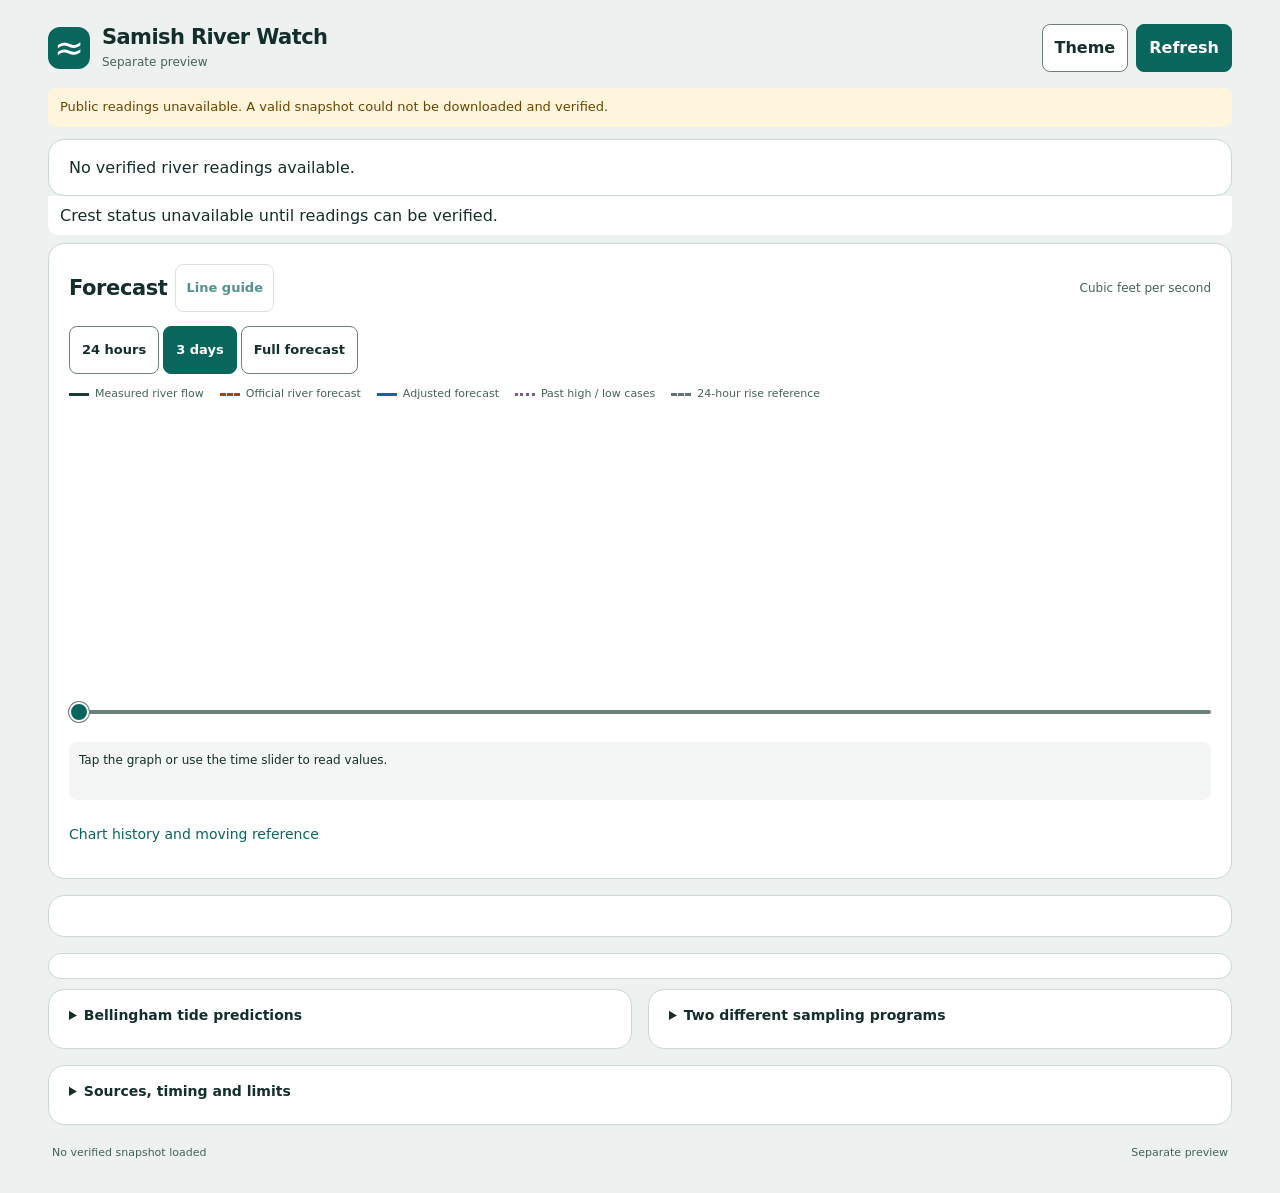
==== commit fc960747: "Clarify Samish preview graph lines and mobile layout" ====
--- a/preview/index.html
+++ b/preview/index.html
@@ -14,14 +14,14 @@
 <body>
   <a class="skip" href="#current">Skip to river readings</a>
   <header class="masthead">
-    <div class="brand"><span class="river-mark" aria-hidden="true">≈</span><div><h1>Samish River Watch</h1><p>Separate experimental preview · no alerts sent</p></div></div>
+    <div class="brand"><span class="river-mark" aria-hidden="true">≈</span><div><h1>Samish River Watch</h1><p>Separate preview</p></div></div>
     <div class="header-actions"><button id="theme" type="button" aria-label="Switch color theme">Theme</button><button id="refresh" class="primary" type="button">Refresh</button></div>
   </header>
   <main id="watch">
-    <div id="connection" role="status" aria-live="polite" class="connection attention">Checking the public snapshot and current time…</div>
-    <section id="current" class="current panel" aria-label="Current river readings" aria-busy="true"><p>No public snapshot has been verified yet.</p></section>
+    <div id="connection" role="status" aria-live="polite" class="connection">Checking the public snapshot and current time…</div>
+    <section id="current" class="current panel" aria-label="Current river readings" aria-busy="true"><p>Checking river readings…</p></section>
     <div id="number-strip" class="number-strip" aria-label="River numbers beside the chart"></div>
-    <section id="monitor" class="monitor" aria-label="Experimental turn monitoring"></section>
+    <section id="monitor" class="monitor" aria-label="Observed river crest"></section>
     <div class="work-grid">
       <section class="panel chart-panel" aria-labelledby="chart-heading">
         <div class="section-top"><div class="section-heading"><h2 id="chart-heading">Forecast</h2><button id="forecast-help-toggle" class="help-toggle line-guide-toggle" type="button" data-help-target="forecast-help" aria-controls="forecast-help" aria-expanded="false" aria-label="Line guide: About the forecast">Line guide</button></div><span class="unit-label">Cubic feet per second</span></div>
@@ -36,13 +36,14 @@
         <label class="sr-only" for="chart-cursor">Explore chart readings by time</label><input id="chart-cursor" class="chart-cursor" type="range" min="0" max="1" value="0" step="1" aria-describedby="chart-readout">
         <div id="chart-readout" class="chart-readout" aria-live="polite">Tap the graph or use the time slider to read values.</div>
         <div id="flow-history" class="flow-history" role="note" aria-label="Recent reference history"></div>
-        <section id="peaks" class="peak-block" aria-label="Forecast peak planning"></section>
+
         <details class="chart-options"><summary>Chart history and moving reference</summary><div class="chart-options-body">
           <label class="past-control">Past <select id="past" aria-label="Observed history range"><option value="24">24 hours</option><option value="48">48 hours</option></select></label>
         <div class="reference-control"><label for="reference">Moving 24-hour reference</label><select id="reference"><option value="endpoint">24-hour change</option><option value="low">Rise from low</option></select></div>
         </div></details>
       </section>
       <aside id="rain" class="panel rain-panel" aria-label="Rainfall context"></aside>
+      <section id="peaks" class="panel peak-block" aria-label="Observed and forecast peaks"></section>
     </div>
     <div class="secondary-grid">
       <details class="panel disclosure"><summary>Bellingham tide predictions</summary><div id="tides"></div></details>
@@ -51,13 +52,13 @@
     <details class="panel disclosure"><summary>Sources, timing and limits</summary><div id="sources" class="disclosure-body"></div><div class="disclosure-body">
       <p>This is a separate experimental preview. No alerts are sent. It is not an official closure or opening decision.</p>
       <p>The page checks for a saved snapshot every five minutes. Public delivery can take longer; a successful download does not make old readings new. Source observation ages and snapshot age are shown separately.</p>
-      <p>Updates depend on the Lab monitor and publisher remaining running and awake. A stopped computer cannot announce its own failure. Possible downturns can reverse; silence does not mean no turn.</p>
+      <p>Updates depend on the Lab monitor and publisher remaining running and awake. A stopped computer cannot announce its own failure.</p>
       <p>These calculations have not established forecast accuracy and do not decide permission to harvest. Dates use Pacific Standard Time (PST) or Pacific Daylight Time (PDT); a rolling day is 24 elapsed hours.</p>
       <p>If this preview is retired, its publisher is stopped and this page is marked “Preview ended.” Public history remains public.</p>
       <div class="station-links"><a href="https://waterdata.usgs.gov/monitoring-location/USGS-12201500/" target="_blank" rel="noopener noreferrer">Official river observations ↗</a><a href="https://water.noaa.gov/gauges/SMRW1" target="_blank" rel="noopener noreferrer">Official river forecast ↗</a></div>
       <div class="station-links"><a href="https://tidesandcurrents.noaa.gov/stationhome.html?id=9449211" target="_blank" rel="noopener noreferrer">Official tide station ↗</a><a href="https://doh.wa.gov/community-and-environment/shellfish" target="_blank" rel="noopener noreferrer">Washington shellfish authority ↗</a></div>
     </div></details>
-    <footer><span id="snapshot-label">No verified snapshot loaded</span><span>Separate experimental preview · no alerts sent</span></footer>
+    <footer><span id="snapshot-label">No verified snapshot loaded</span><span>Separate preview</span></footer>
   </main>
   <noscript><p class="panel">JavaScript is needed to show the saved readings. No readings are shown without it.</p></noscript>
 </body>
--- a/preview/watch.css
+++ b/preview/watch.css
@@ -53,7 +53,7 @@
 .monitor details{margin:0}
 .monitor summary{justify-content:space-between;gap:12px;font-size:13px}
 .monitor summary h2{font-size:16px;letter-spacing:0}
-.monitor summary>span{color:var(--accent);white-space:nowrap}
+.monitor summary>span{color:var(--accent);white-space:normal;max-width:45%;overflow-wrap:anywhere;text-align:right;font-size:12px}.monitor summary h2{min-width:0}
 .monitor details p:last-child,.monitor-fact{padding-bottom:10px}
 .monitor p{font-size:14px}
 .peak-block{margin-top:14px;padding-top:14px;border-top:1px solid var(--line)}
@@ -147,3 +147,26 @@
   .number-strip{padding-top:4px;padding-bottom:4px}
 }
 .metric-value.unavailable{font-size:20px;white-space:nowrap;overflow-wrap:normal}
+
+/* Only the separate public preview imports these overrides. */
+#current .rise-headline>.distance-headline{font-size:32px;line-height:1.12}
+#current .rise-headline>.rise-support{font-size:16px;color:var(--muted)}
+#current .flow-row{display:block}.preview-flow{display:flex;flex-wrap:wrap;gap:3px 12px;font-size:14px;margin-top:7px}.preview-flow time{color:var(--muted)}
+#monitor{padding:8px 12px;margin:0 0 8px;border:0;background:var(--surface);border-radius:0 0 10px 10px}
+#monitor h2{font-size:19px;margin:0}#monitor .crest-fact{margin:3px 0;font-size:14px;line-height:1.35}#monitor .section-help{margin-top:6px}
+#monitor .crest-top{display:flex;align-items:center;justify-content:space-between;gap:8px}#monitor .help-toggle{flex-shrink:0}
+#peaks{margin:0 0 10px;padding:12px;border:1px solid var(--line)}#peaks h2{font-size:20px}#peaks p{font-size:14px;line-height:1.4}#peaks h3{font-size:16px}
+#chart{margin-bottom:6px}.chart-cursor{margin-top:8px}.work-grid{display:flex;flex-direction:column;gap:0}
+#rain .rain-secondary{margin-top:8px;padding-top:8px}#rain .rain-secondary h3{font-size:14px}
+@media(max-width:540px){#current .rise-headline>.distance-headline{font-size:29px}#current .rise-headline>.rise-support{font-size:15px}.preview-flow{font-size:13px}#monitor{padding:6px 10px}#monitor h2{font-size:18px}#monitor .crest-fact{font-size:13px}#current .flow-heading{margin-bottom:4px}#current .authority{margin-top:6px}#peaks{padding:10px}}
+
+.chart .reference.reference-official{stroke-dasharray:2 3}
+.rain-total-grid{grid-template-columns:repeat(4,minmax(0,1fr))}
+
+#current .preview-flow .flow-number{font-size:14px;line-height:1.35;font-weight:650;margin:0;letter-spacing:0}
+.help-toggle{min-width:48px;min-height:48px}
+@media(max-width:540px){#current .preview-flow .flow-number{font-size:14px}.rise-history-note{font-size:12px}}
+
+.work-grid>.panel{width:100%}
+
+.rain-total strong{overflow-wrap:anywhere}.rain-total strong.unavailable{font-size:12px}
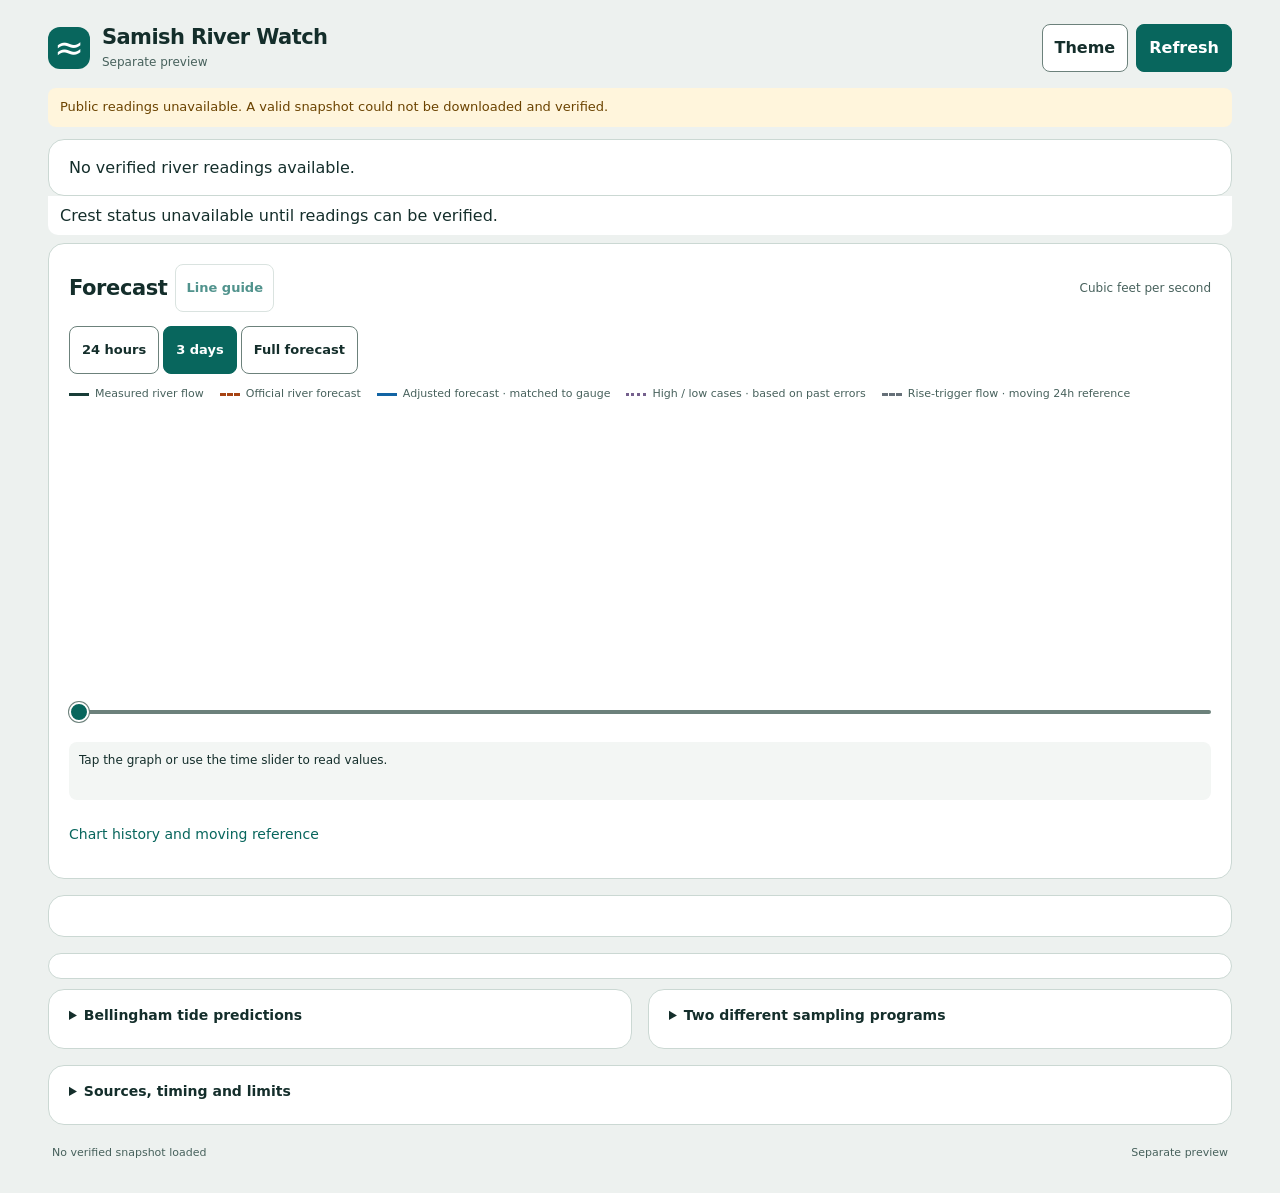
==== commit 5087ec15: "Publish Samish observed-facts preview after two-winter replay" ====
--- a/preview/index.html
+++ b/preview/index.html
@@ -21,7 +21,7 @@
     <div id="connection" role="status" aria-live="polite" class="connection">Checking the public snapshot and current time…</div>
     <section id="current" class="current panel" aria-label="Current river readings" aria-busy="true"><p>Checking river readings…</p></section>
     <div id="number-strip" class="number-strip" aria-label="River numbers beside the chart"></div>
-    <section id="monitor" class="monitor" aria-label="Observed river crest"></section>
+    <section id="monitor" class="monitor" aria-label="Observed river high"></section>
     <div class="work-grid">
       <section class="panel chart-panel" aria-labelledby="chart-heading">
         <div class="section-top"><div class="section-heading"><h2 id="chart-heading">Forecast</h2><button id="forecast-help-toggle" class="help-toggle line-guide-toggle" type="button" data-help-target="forecast-help" aria-controls="forecast-help" aria-expanded="false" aria-label="Line guide: About the forecast">Line guide</button></div><span class="unit-label">Cubic feet per second</span></div>
@@ -31,7 +31,7 @@
         </div>
         <p id="forecast-age" class="meta"></p>
         <div id="forecast-problems" class="forecast-problems" role="status"></div>
-        <div class="legend" aria-label="Chart legend"><span><i class="obs"></i>Measured river flow</span><span><i class="raw"></i>Official river forecast</span><span><i class="shifted"></i>Adjusted forecast</span><span><i class="case"></i>Past high / low cases</span><span><i class="reference"></i>24-hour rise reference</span></div>
+        <div class="legend" aria-label="Chart legend"><span><i class="obs"></i>Measured river flow</span><span><i class="raw"></i>Official river forecast</span><span><i class="shifted"></i>Adjusted forecast · matched to gauge</span><span><i class="case"></i>High / low cases · based on past errors</span><span><i class="reference"></i>Rise-trigger flow · moving 24h reference</span></div>
         <div id="chart" class="chart" aria-label="River flow chart"></div>
         <label class="sr-only" for="chart-cursor">Explore chart readings by time</label><input id="chart-cursor" class="chart-cursor" type="range" min="0" max="1" value="0" step="1" aria-describedby="chart-readout">
         <div id="chart-readout" class="chart-readout" aria-live="polite">Tap the graph or use the time slider to read values.</div>
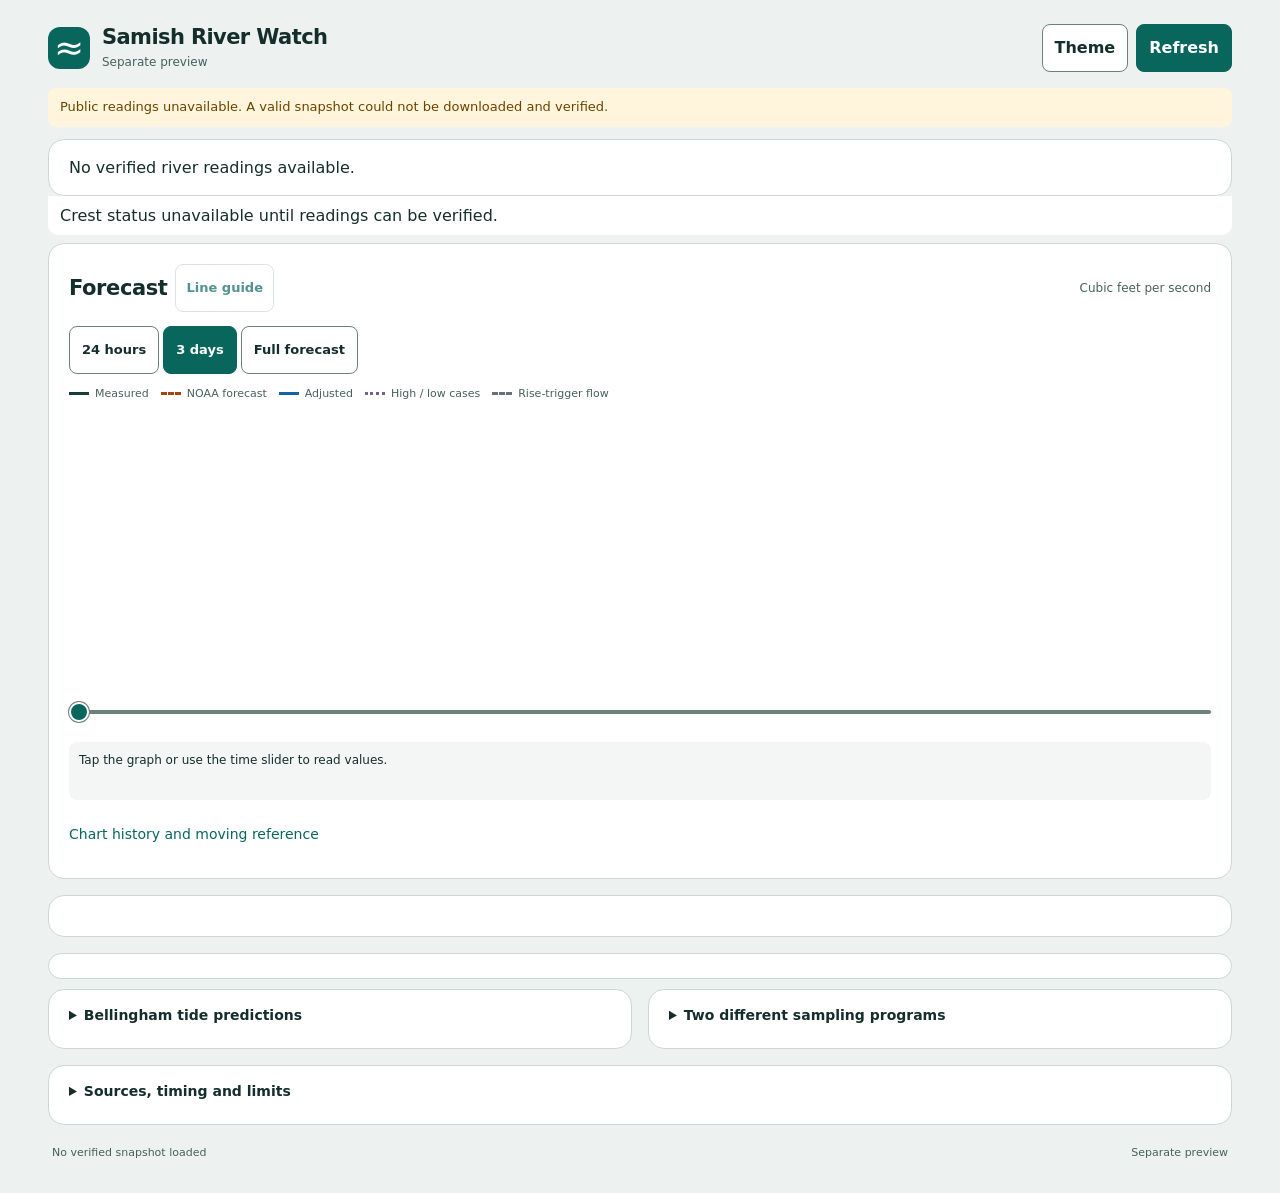
==== commit e211ff8b: "Publish Samish observed-facts preview after two-winter replay" ====
--- a/preview/index.html
+++ b/preview/index.html
@@ -31,7 +31,7 @@
         </div>
         <p id="forecast-age" class="meta"></p>
         <div id="forecast-problems" class="forecast-problems" role="status"></div>
-        <div class="legend" aria-label="Chart legend"><span><i class="obs"></i>Measured river flow</span><span><i class="raw"></i>Official river forecast</span><span><i class="shifted"></i>Adjusted forecast · matched to gauge</span><span><i class="case"></i>High / low cases · based on past errors</span><span><i class="reference"></i>Rise-trigger flow · moving 24h reference</span></div>
+        <div class="legend" aria-label="Chart legend"><span><i class="obs"></i>Measured</span><span><i class="raw"></i>NOAA forecast</span><span><i class="shifted"></i>Adjusted</span><span><i class="case"></i>High / low cases</span><span><i class="reference"></i>Rise-trigger flow</span></div>
         <div id="chart" class="chart" aria-label="River flow chart"></div>
         <label class="sr-only" for="chart-cursor">Explore chart readings by time</label><input id="chart-cursor" class="chart-cursor" type="range" min="0" max="1" value="0" step="1" aria-describedby="chart-readout">
         <div id="chart-readout" class="chart-readout" aria-live="polite">Tap the graph or use the time slider to read values.</div>
--- a/preview/watch.css
+++ b/preview/watch.css
@@ -170,3 +170,8 @@
 .work-grid>.panel{width:100%}
 
 .rain-total strong{overflow-wrap:anywhere}.rain-total strong.unavailable{font-size:12px}
+
+/* Short line names stay beside the chart; the Line guide holds definitions. */
+.chart-panel .legend{gap:4px 12px;line-height:1.4}
+#monitor .crest-guidance,#monitor .clock-qualifier{color:var(--muted);font-size:12px}
+#current .checking-readings{font-size:20px;font-weight:650;margin:8px 0}
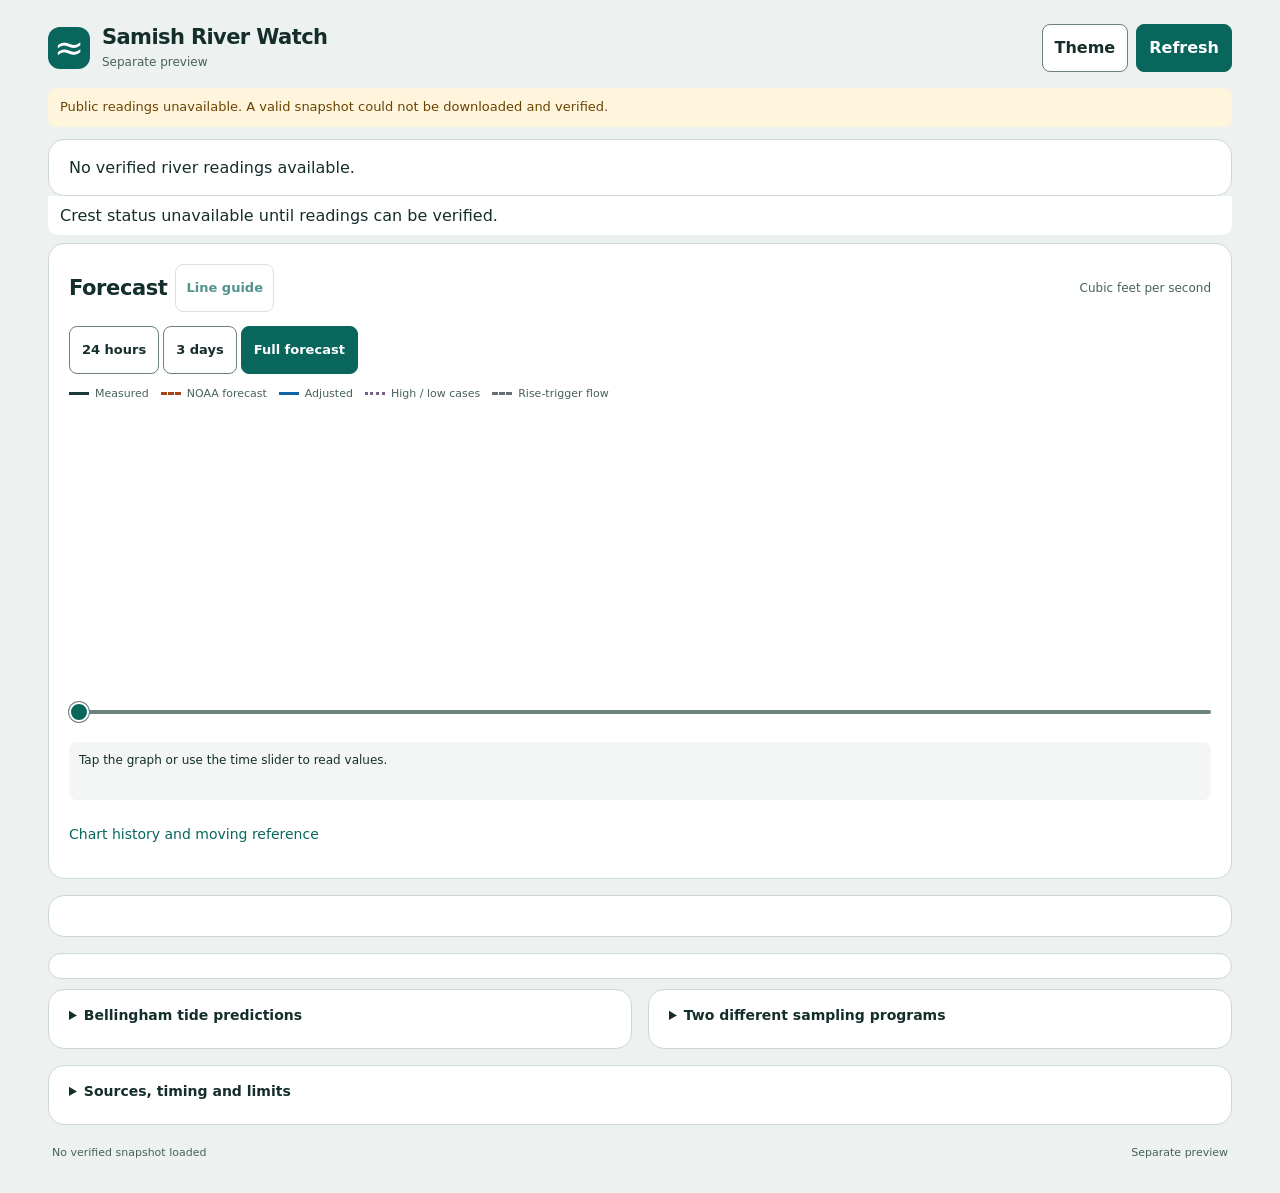
==== commit 31dbe2a9: "Publish live crest outlook, regional rain and extended forecast" ====
--- a/preview/index.html
+++ b/preview/index.html
@@ -27,7 +27,7 @@
         <div class="section-top"><div class="section-heading"><h2 id="chart-heading">Forecast</h2><button id="forecast-help-toggle" class="help-toggle line-guide-toggle" type="button" data-help-target="forecast-help" aria-controls="forecast-help" aria-expanded="false" aria-label="Line guide: About the forecast">Line guide</button></div><span class="unit-label">Cubic feet per second</span></div>
         <div id="forecast-details"></div>
         <div class="chart-controls">
-          <div class="segmented" role="group" aria-label="Forecast range"><button data-range="day" type="button" aria-pressed="false">24 hours</button><button data-range="three" type="button" aria-pressed="true">3 days</button><button data-range="full" type="button" aria-pressed="false">Full forecast</button></div>
+          <div class="segmented" role="group" aria-label="Forecast range"><button data-range="day" type="button" aria-pressed="false">24 hours</button><button data-range="three" type="button" aria-pressed="false">3 days</button><button data-range="full" type="button" aria-pressed="true">Full forecast</button></div>
         </div>
         <p id="forecast-age" class="meta"></p>
         <div id="forecast-problems" class="forecast-problems" role="status"></div>
@@ -55,7 +55,7 @@
       <p>Updates depend on the Lab monitor and publisher remaining running and awake. A stopped computer cannot announce its own failure.</p>
       <p>These calculations have not established forecast accuracy and do not decide permission to harvest. Dates use Pacific Standard Time (PST) or Pacific Daylight Time (PDT); a rolling day is 24 elapsed hours.</p>
       <p>If this preview is retired, its publisher is stopped and this page is marked “Preview ended.” Public history remains public.</p>
-      <div class="station-links"><a href="https://waterdata.usgs.gov/monitoring-location/USGS-12201500/" target="_blank" rel="noopener noreferrer">Official river observations ↗</a><a href="https://water.noaa.gov/gauges/SMRW1" target="_blank" rel="noopener noreferrer">Official river forecast ↗</a></div>
+      <div class="station-links"><a href="https://waterdata.usgs.gov/monitoring-location/USGS-12201500/" target="_blank" rel="noopener noreferrer">Official river observations ↗</a><a href="https://www.nwrfc.noaa.gov/station/flowplot/textPlot.cgi?id=SMRW1&amp;pe=HG" target="_blank" rel="noopener noreferrer">Extended official forecast table ↗</a><a href="https://water.noaa.gov/gauges/SMRW1" target="_blank" rel="noopener noreferrer">Official river forecast ↗</a></div>
       <div class="station-links"><a href="https://tidesandcurrents.noaa.gov/stationhome.html?id=9449211" target="_blank" rel="noopener noreferrer">Official tide station ↗</a><a href="https://doh.wa.gov/community-and-environment/shellfish" target="_blank" rel="noopener noreferrer">Washington shellfish authority ↗</a></div>
     </div></details>
     <footer><span id="snapshot-label">No verified snapshot loaded</span><span>Separate preview</span></footer>
--- a/preview/watch.css
+++ b/preview/watch.css
@@ -147,6 +147,15 @@
   .number-strip{padding-top:4px;padding-bottom:4px}
 }
 .metric-value.unavailable{font-size:20px;white-space:nowrap;overflow-wrap:normal}
+.rain-status{border-left:4px solid var(--accent);padding:8px 10px;margin:12px 0;background:var(--surface)}
+.rain-regions{display:grid;grid-template-columns:repeat(auto-fit,minmax(160px,1fr));gap:10px;margin:12px 0}
+.rain-region{padding:10px;border:1px solid var(--edge);border-radius:10px}
+.rain-region h3{margin:0 0 6px;font-size:16px}.rain-region strong,.rain-region p{font-size:13px;line-height:1.4}
+.rain-table-wrap{overflow-x:auto}.hourly-rain table{width:100%;border-collapse:collapse;font-size:12px}
+.hourly-rain th,.hourly-rain td{padding:7px 5px;text-align:left;border-bottom:1px solid var(--edge)}
+.outlook-summary{padding:10px;border-left:4px solid var(--accent);margin:12px 0;background:var(--surface)}
+.outlook-summary h3{font-size:17px;margin:0 0 7px}.outlook-summary p{font-size:14px;line-height:1.45;margin:6px 0}
+.outlook-range{font-weight:750;font-size:18px!important}.forecast-through{font-weight:650}
 
 /* Only the separate public preview imports these overrides. */
 #current .rise-headline>.distance-headline{font-size:32px;line-height:1.12}
